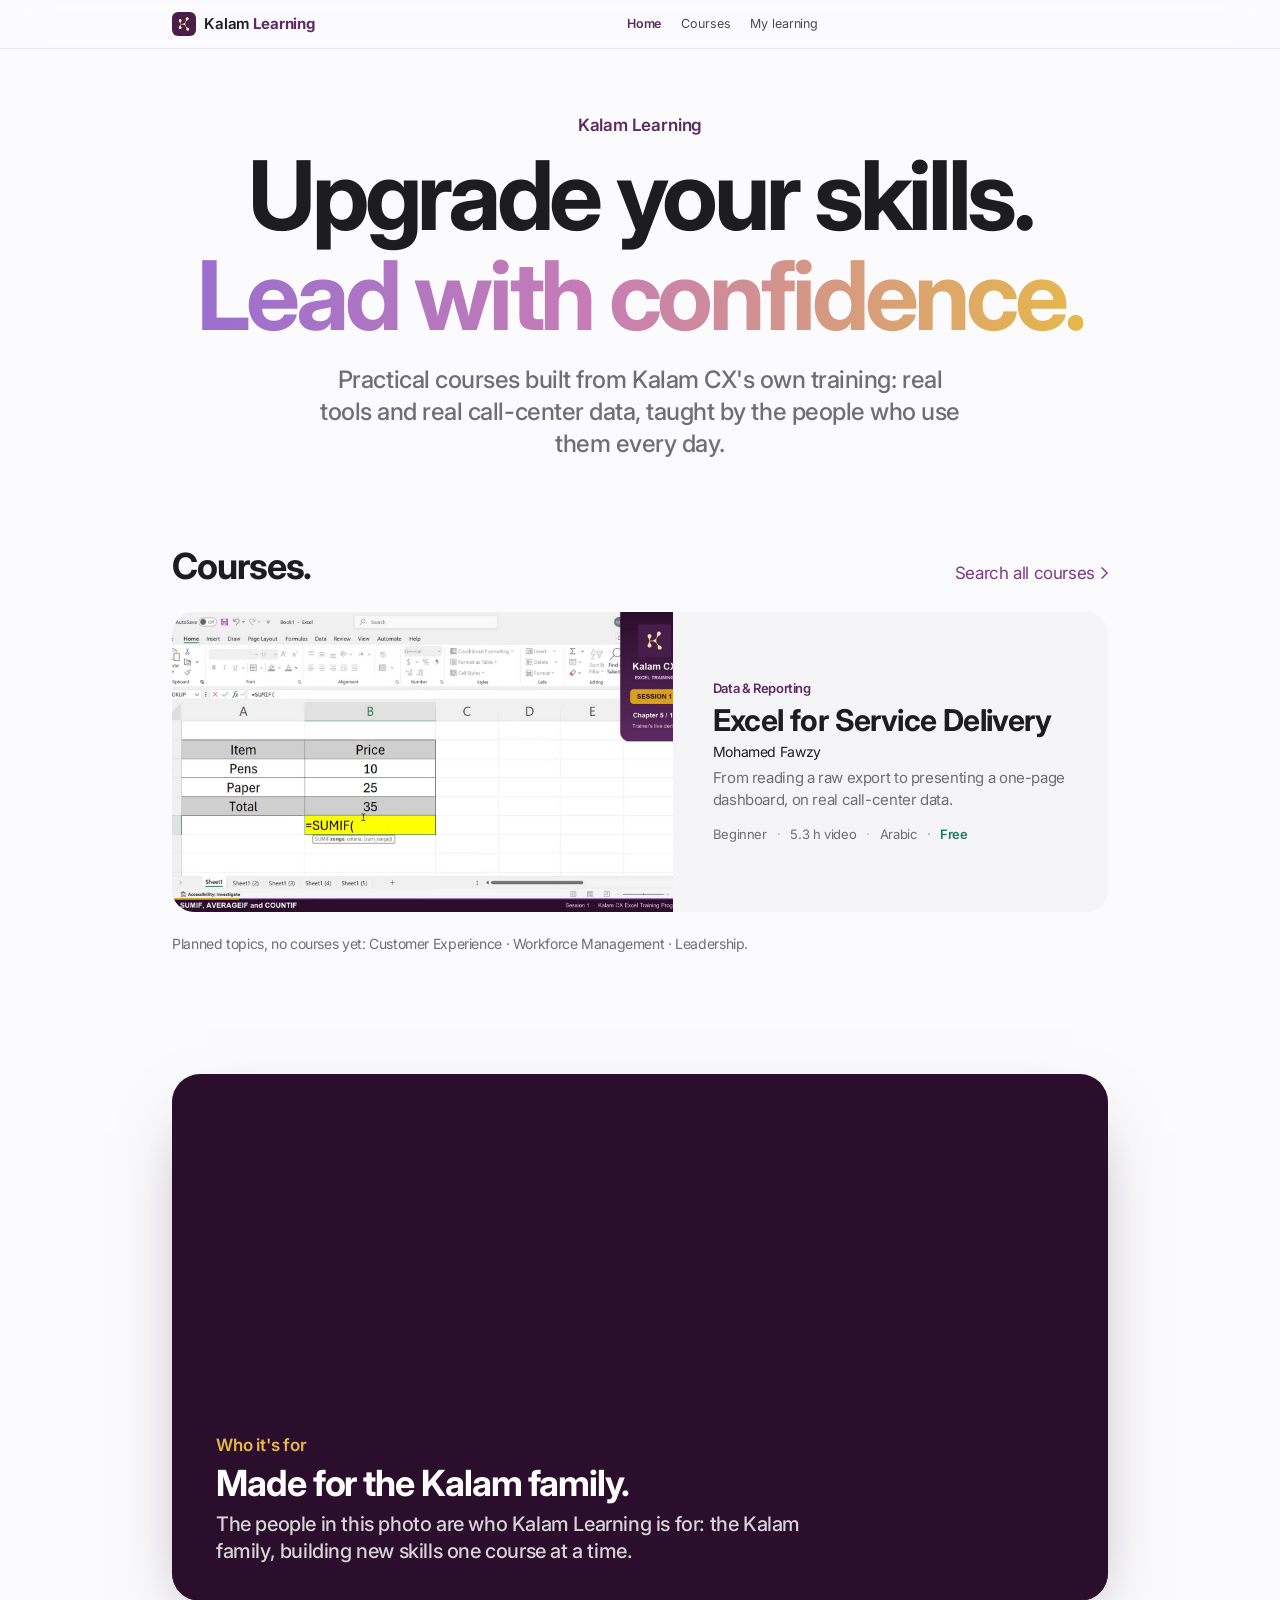
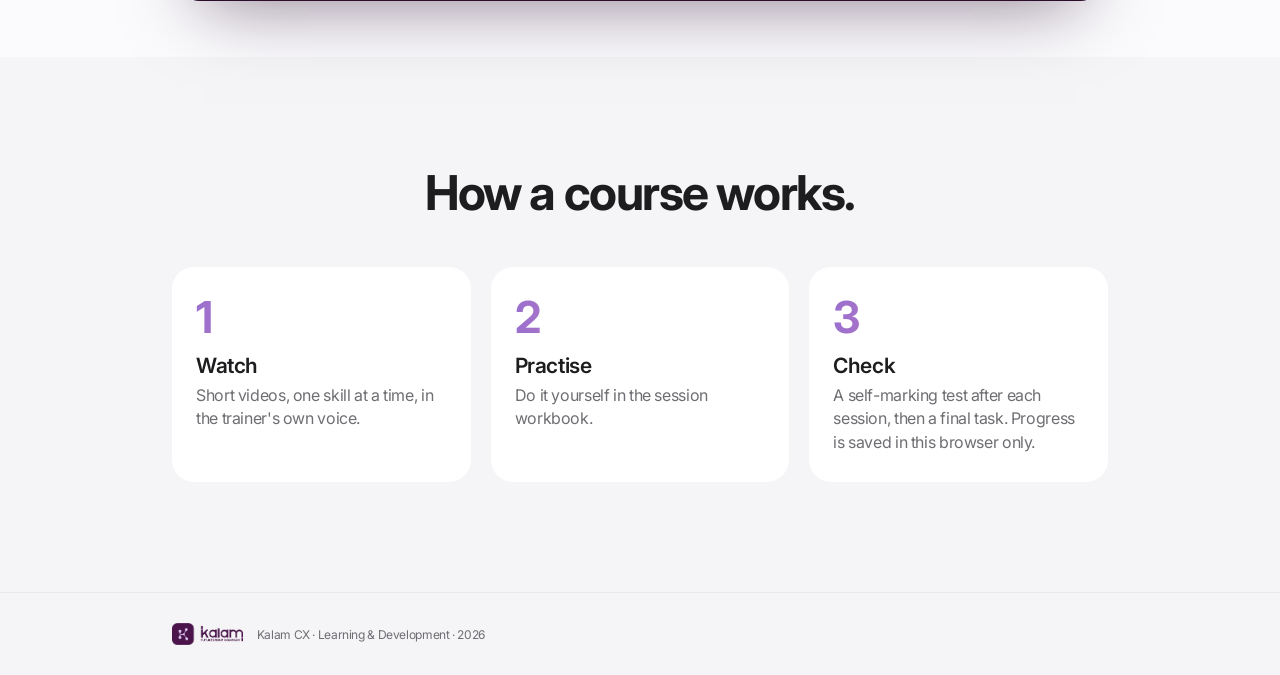
==== index.html @ d4190049 "Rebuild: team band image sizes Co-Authored-By: Claude Opus 5.5 <noreply@anthropic.com> Claude-Sessio" ====
<!doctype html>
<html lang="en">
<head>
<meta charset="utf-8">
<meta name="viewport" content="width=device-width,initial-scale=1,viewport-fit=cover">
<title>Kalam Learning</title>
<meta name="description" content="Kalam Learning: free, practical trainings for customer-experience teams, grouped by topic.">
<meta property="og:title" content="Kalam Learning">
<meta property="og:description" content="Free, practical trainings for customer-experience teams.">
<meta property="og:image" content="courses/excel/img/posters/s1-hero.jpg">
<meta name="robots" content="noindex">
<meta name="theme-color" content="#fbfbfd">
<link rel="icon" href="img/kalam-mark.png">
<link rel="preconnect" href="https://fonts.googleapis.com"><link rel="preconnect" href="https://fonts.gstatic.com" crossorigin>
<link href="https://fonts.googleapis.com/css2?family=Inter:opsz,wght@14..32,400;14..32,500;14..32,600;14..32,700&display=swap" rel="stylesheet">
<link rel="stylesheet" href="assets/app.css?v=9e4b0c06">
</head>
<body>
<a class="skip" href="#app" id="skip">Skip to main content</a>
<header id="gn"><div class="in">
 <a class="brand" href="#/"><img src="img/kalam-mark.png" alt=""><span>Kalam <b>Learning</b></span></a>
 <button id="menu" aria-label="Menu" aria-expanded="false" aria-controls="nav"><i></i><i></i></button>
 <nav id="nav" aria-label="Main"></nav>
</div></header>
<div id="lnav" class="lnav" hidden></div>
<main id="app"><div class="skel" aria-busy="true"><div class="in"><span class="sr" role="status">Loading Kalam Learning…</span><i class="s1"></i><i class="s2"></i><i class="s3"></i><i class="s4"></i><div class="sg"><i></i><i></i></div></div></div><noscript><style>.skel{display:none}</style><p class="loading">Kalam Learning needs JavaScript turned on.</p></noscript></main>
<footer><div class="in"><p id="foot" hidden></p><div class="fl"><img src="img/kalam-logo.png" alt="Kalam CX"><span>Kalam CX · Learning &amp; Development · 2026</span></div></div></footer>
<div id="ytm" class="ytm" hidden><div class="ytbox" role="dialog" aria-modal="true" aria-labelledby="ytt"><div class="ytframe"></div><div class="ytbar"><div><small id="ytc"></small><b id="ytt"></b></div><div class="ytact"><a id="ytl" class="link" target="_blank" rel="noopener">Open on YouTube</a><button id="ytx" class="pill">Close</button></div></div></div></div>
<script type="module" src="assets/js/main.js?v=9e4b0c06"></script>
<script nomodule>document.getElementById("app").innerHTML='<p class="loading">Kalam Learning needs a newer browser. Please update Chrome, Edge, Safari or Firefox.</p>'</script>
</body>
</html>
---- assets/app.css ----
/* Apple-style product site: frosted global nav, full-bleed alternating bands (white / #f5f5f7 / black), centred 980px content,
   huge tight display type, pill CTAs, chevron links, big rounded imagery. Kalam plum + gold used as the only accent (gradient text). */
:root{
  --bg:#fbfbfd;--white:#ffffff;--gray:#f5f5f7;--black:#000000;--ink:#1d1d1f;--mute:#6e6e73;--line:#d2d2d7;
  --plum:#5E2A63;--plum-d:#2B0E2C;--violet:#9A6FCF;--gold:#D9A21B;--link:#7B3A82;--link-d:#C9A2EC;
  --ok:#1a7f5a;--ok-bg:#e8f5ef;--no:#c4314b;--no-bg:#fdecef;
  --sf:-apple-system,BlinkMacSystemFont,"SF Pro Display","SF Pro Text",Inter,"Helvetica Neue",Arial,sans-serif;
  --grad:linear-gradient(92deg,#9A6FCF 0%,#C77DB5 45%,#E6B84A 100%);
  color-scheme:light}
[hidden]{display:none!important}
*{box-sizing:border-box}html{scroll-behavior:smooth;-webkit-text-size-adjust:100%}
body{margin:0;background:var(--bg);color:var(--ink);font:17px/1.47 var(--sf);letter-spacing:-.022em;-webkit-font-smoothing:antialiased}
a{color:var(--link);text-decoration:none}a:hover{text-decoration:underline}
img{max-width:100%;display:block}
:focus-visible{outline:2px solid var(--violet);outline-offset:3px;border-radius:6px}
.in{max-width:980px;margin:0 auto;padding-left:max(22px,env(safe-area-inset-left,0px));padding-right:max(22px,env(safe-area-inset-right,0px))}
.narrow{max-width:780px}
/* global nav */
#gn{position:sticky;top:0;z-index:50;background:rgba(251,251,253,.78);-webkit-backdrop-filter:saturate(180%) blur(20px);backdrop-filter:saturate(180%) blur(20px);border-bottom:1px solid rgba(0,0,0,.08);padding-top:env(safe-area-inset-top,0px)}
#gn .in{height:48px;display:flex;align-items:center;gap:22px}
.brand{display:flex;align-items:center;gap:8px;color:var(--ink);font-weight:600;font-size:15px;letter-spacing:-.01em}.brand:hover{text-decoration:none}
.brand img{width:24px;height:24px;border-radius:6px}
#nav{display:flex;gap:26px;margin:0 auto}
#nav a{color:var(--ink);opacity:.8;font-size:12.5px;letter-spacing:-.01em}#nav a:hover{opacity:1;text-decoration:none}#nav a.on{opacity:1;font-weight:600}
#menu{display:none;background:none;border:0;width:36px;height:36px;margin-left:auto;cursor:pointer;position:relative}
#menu i{position:absolute;left:9px;right:9px;height:1.5px;background:var(--ink);transition:transform .25s}#menu i:first-child{top:14px}#menu i:last-child{top:21px}
#menu[aria-expanded=true] i:first-child{transform:translateY(3.5px) rotate(45deg)}#menu[aria-expanded=true] i:last-child{transform:translateY(-3.5px) rotate(-45deg)}
/* type */
.eyebrow{margin:0 0 8px;font-size:17px;font-weight:600;color:var(--plum);letter-spacing:-.01em}
.dark .eyebrow{color:#E6B84A}
.mega{font-size:clamp(48px,8.4vw,96px);line-height:1.04;font-weight:700;letter-spacing:-.045em;margin:0}
.display{font-size:clamp(36px,5.6vw,64px);line-height:1.06;font-weight:700;letter-spacing:-.035em;margin:0 0 14px;text-wrap:balance}
.headline{font-size:clamp(30px,4.4vw,48px);line-height:1.08;font-weight:700;letter-spacing:-.03em;margin:0 0 14px;text-wrap:balance}
.headline.small{font-size:28px;margin:56px 0 18px}
.sub{font-size:clamp(19px,2.2vw,24px);line-height:1.35;color:var(--mute);font-weight:500;letter-spacing:-.02em;margin:0 0 22px;max-width:36ch}
.sub.wide{max-width:44ch}
.dark .sub{color:#86868b}
.center{text-align:center;margin-left:auto;margin-right:auto}
.grad{background:var(--grad);-webkit-background-clip:text;background-clip:text;color:transparent}
h3{font-size:21px;line-height:1.2;letter-spacing:-.02em;margin:0 0 6px;font-weight:600}
/* buttons */
.pill{display:inline-block;background:var(--plum);color:#fff;border-radius:980px;padding:9px 20px;font-size:15px;font-weight:500;border:0;cursor:pointer;font-family:inherit;letter-spacing:-.01em;transition:background .2s}
.pill:hover{background:#4B154A;text-decoration:none}.pill.big{font-size:17px;padding:12px 24px}
.pill.ghost{background:transparent;color:var(--link);border:1px solid var(--link)}.pill.ghost:hover{background:var(--link);color:#fff}
.dark .pill{background:#fff;color:#000}.dark .pill:hover{background:#e8e8ed}
.link{display:inline-flex;align-items:center;gap:6px;font-size:17px;color:var(--link)}.link.big{font-size:19px}
.dark .link{color:var(--link-d)}
.chev{width:7px;height:12px;transition:transform .2s}.link:hover .chev{transform:translateX(3px)}
.btnlink{background:none;border:0;padding:0;cursor:pointer;font-family:inherit;font-size:15px}
.ctas{display:flex;gap:28px;align-items:center;justify-content:center;flex-wrap:wrap;margin:6px 0 0}
/* layout bands */
.band{padding:110px 0}.band.gray{background:var(--gray)}.band.dark{background:var(--black);color:#f5f5f7}
.dark .headline,.dark .display,.dark h3{color:#f5f5f7}
.hero{padding:64px 0 0;background:var(--bg);overflow:hidden}
.hero .mega{margin-bottom:18px}
.play{position:absolute;inset:0;margin:auto;width:64px;height:64px;border-radius:50%;background:rgba(255,255,255,.82);-webkit-backdrop-filter:blur(12px);backdrop-filter:blur(12px);color:var(--plum-d);display:grid;place-items:center;box-shadow:0 8px 30px rgba(0,0,0,.25);transition:transform .25s}
.play svg{width:28px;margin-left:4px}.play.big{width:92px;height:92px}.play.big svg{width:40px}
a:hover .play{transform:scale(1.08)}
/* stats */
/* session tiles */
/* steps */
.steps{display:grid;grid-template-columns:repeat(4,minmax(0,1fr));gap:20px;margin-top:48px}
.steps div{background:var(--white);border-radius:22px;padding:28px 24px}
.steps b{display:block;font-size:44px;font-weight:700;letter-spacing:-.04em;line-height:1;margin-bottom:14px;background:var(--grad);-webkit-background-clip:text;background-clip:text;color:transparent}
.steps p{color:var(--mute);margin:0;font-size:16px}
/* session page */
.screen{border-radius:20px;overflow:hidden;background:#000;box-shadow:0 0 0 1px #1c1c1e,0 30px 80px -20px rgba(154,111,207,.35)}
.screen video{width:100%;aspect-ratio:16/9;display:block;background:#000}
.soon{color:#86868b;font-size:13px;margin:12px 6px 4px;padding-top:12px;border-top:1px solid #2c2c2e}
.duo{display:grid;grid-template-columns:1fr 1fr;gap:20px;margin-top:72px}
.card{background:var(--gray);border-radius:24px;padding:34px}.card p{color:var(--mute)}.card h3{font-size:28px;letter-spacing:-.03em}
.card .link{margin-right:22px}
.band.gray .card{background:var(--white)}
/* test */
.scorecard{display:flex;align-items:center;gap:20px;background:var(--white);border-radius:22px;padding:18px 24px;margin:34px 0 26px;position:sticky;top:60px;z-index:5;box-shadow:0 10px 30px -18px rgba(0,0,0,.3)}
.ring{position:relative;width:58px;height:58px;flex:none}.ring svg{width:100%;height:100%;transform:rotate(-90deg)}
.ring circle{fill:none;stroke-width:3.2}.ring .trk{stroke:#e8e8ed}.ring .val{stroke:url(#g);stroke:var(--plum);stroke-linecap:round;stroke-dasharray:0 100;transition:stroke-dasharray .6s cubic-bezier(.2,.7,.2,1)}
.ring b{position:absolute;inset:0;display:grid;place-items:center;font-size:17px;font-variant-numeric:tabular-nums}
.score{display:block;font-size:19px;font-weight:600;letter-spacing:-.02em}.score .pass{color:var(--ok)}.score .fail{color:var(--no)}
.q{background:var(--white);border-radius:22px;padding:26px;margin:0 0 16px}
.q .qn{display:block;font-size:13px;font-weight:600;color:var(--mute);margin-bottom:6px}
.q .qt{font-size:19px;font-weight:600;line-height:1.35;letter-spacing:-.02em}
.q .opts{display:grid;gap:10px;margin-top:16px}
.q button.o{display:flex;gap:12px;align-items:flex-start;text-align:left;padding:13px 16px;border-radius:14px;border:1px solid var(--line);background:var(--white);color:var(--ink);font:inherit;font-size:16px;cursor:pointer;transition:border-color .15s,background .15s,transform .1s}
.q button.o:hover:not(:disabled){border-color:var(--plum)}.q button.o:active:not(:disabled){transform:scale(.99)}
.q .k{flex:none;width:24px;height:24px;border-radius:50%;border:1px solid var(--line);display:grid;place-items:center;font-size:12px;font-weight:600;color:var(--mute)}
.q button.ok{background:var(--ok-bg);border-color:var(--ok);color:#0d4a34}.q button.ok .k{background:var(--ok);border-color:var(--ok);color:#fff}
.q button.no{background:var(--no-bg);border-color:var(--no);color:#7a1a2c}.q button.no .k{background:var(--no);border-color:var(--no);color:#fff}
.q button:disabled{cursor:default}
.q .ex{margin-top:14px;padding:12px 14px;border-radius:12px;background:var(--gray);font-size:15px;color:var(--mute)}.q .ex b{color:var(--ink)}
/* exam & library */
.exam{margin-top:40px;background:var(--white);border:1px solid #e8e8ed}.exam h3{margin-top:26px;color:var(--plum)}.exam ol{padding-left:22px}.exam li{margin:6px 0;color:var(--ink)}
.key{margin-top:20px;background:var(--white);border:1px solid #e8e8ed}.key p,.key li{color:var(--ink)}
.tw{overflow-x:auto}table{width:100%;border-collapse:collapse;font-size:15px;margin:12px 0}th{text-align:left;padding:10px;border-bottom:2px solid var(--ink)}td{padding:9px 10px;border-bottom:1px solid #e8e8ed;vertical-align:top}
.grid3{display:grid;grid-template-columns:repeat(3,minmax(0,1fr));gap:16px}
.doc{display:flex;flex-direction:column;gap:6px;background:var(--gray);border-radius:20px;padding:24px;color:var(--ink);transition:transform .25s,box-shadow .25s}
.doc:hover{text-decoration:none;transform:translateY(-3px);box-shadow:0 16px 40px -20px rgba(0,0,0,.3)}
.doc b{font-size:19px;letter-spacing:-.02em}.doc>span:not(.badge):not(.link){color:var(--mute);font-size:15px;flex:1}
.badge{align-self:flex-start;font-size:11px;font-weight:700;letter-spacing:.04em;color:#fff;background:#c4314b;border-radius:6px;padding:2px 7px}
.doc.xl .badge{background:#1d6f42}.doc .link{font-size:15px;margin-top:8px}
footer{background:var(--gray);color:var(--mute);font-size:12px;padding:30px 0 calc(30px + env(safe-area-inset-bottom,0px));border-top:1px solid #e8e8ed}
footer p{margin:0 0 14px;padding-bottom:14px;border-bottom:1px solid #d2d2d7}
.fl{display:flex;align-items:center;gap:14px;flex-wrap:wrap}.fl img{height:22px}
/* pages + reveal */
.js .rv{opacity:0;transform:translateY(28px);transition:opacity .9s cubic-bezier(.2,.7,.2,1),transform .9s cubic-bezier(.2,.7,.2,1)}
.js .rv.seen{opacity:1;transform:none}
@media (prefers-reduced-motion:reduce){.js .rv{opacity:1;transform:none;transition:none}html{scroll-behavior:auto}*{transition:none!important}}
/* responsive */
@media (max-width:1068px){.band{padding:88px 0}}
@media (max-width:833px){
 #nav{position:fixed;inset:48px 0 auto 0;margin-top:env(safe-area-inset-top,0px);flex-direction:column;gap:0;background:rgba(251,251,253,.97);-webkit-backdrop-filter:blur(20px);backdrop-filter:blur(20px);padding:8px max(22px,env(safe-area-inset-left,0px)) 22px;transform:translateY(-8px);opacity:0;pointer-events:none;transition:opacity .25s,transform .25s;border-bottom:1px solid #e8e8ed}
 #nav.open{opacity:1;transform:none;pointer-events:auto}#nav a{font-size:24px;font-weight:600;padding:10px 0;opacity:1}
 #menu{display:block}
 .steps{grid-template-columns:1fr 1fr}.duo,.grid3{grid-template-columns:1fr}
 .scorecard{top:56px}}
@media (max-width:540px){.band{padding:64px 0}.steps{grid-template-columns:1fr}.card{padding:26px}.q{padding:20px}.ctas{gap:18px}}
/* expert videos */
.ehero{padding-bottom:90px}
.who{display:flex;flex-wrap:wrap;justify-content:center;gap:10px;margin-top:30px}
.who span{border:1px solid #333336;color:#d2d2d7;border-radius:980px;padding:6px 14px;font-size:14px}
.egroup{margin-bottom:84px}.egroup:last-of-type{margin-bottom:40px}
.headline.small2{font-size:clamp(26px,3.4vw,36px);margin-bottom:26px}
.ytgrid{display:grid;grid-template-columns:repeat(3,minmax(0,1fr));gap:22px}
.yt{display:flex;flex-direction:column;text-align:left;background:var(--gray);border:0;border-radius:22px;overflow:hidden;padding:0;cursor:pointer;font:inherit;color:var(--ink);transition:transform .3s cubic-bezier(.2,.7,.2,1),box-shadow .3s}
.yt:hover{transform:translateY(-4px);box-shadow:0 22px 50px -24px rgba(0,0,0,.35)}
.ytimg{position:relative;display:block;aspect-ratio:16/9;overflow:hidden;background:#ddd}
.ytimg img{width:100%;height:100%;object-fit:cover;transition:transform .6s cubic-bezier(.2,.7,.2,1)}.yt:hover .ytimg img{transform:scale(1.05)}
.yt .play{width:54px;height:54px}.yt .play svg{width:24px}
.ytx{display:flex;flex-direction:column;gap:4px;padding:18px 20px 22px}
.ytx small{color:var(--plum);font-weight:600;font-size:13px}.ytx b{font-size:19px;letter-spacing:-.02em;line-height:1.25}.ytx span{color:var(--mute);font-size:15px}
.note{color:var(--mute);font-size:13px;text-align:center;margin-top:30px}
.ytm{position:fixed;inset:0;z-index:100;background:rgba(0,0,0,.86);-webkit-backdrop-filter:blur(10px);backdrop-filter:blur(10px);display:grid;place-items:center;padding:max(20px,env(safe-area-inset-top,0px)) max(16px,env(safe-area-inset-right,0px)) max(20px,env(safe-area-inset-bottom,0px)) max(16px,env(safe-area-inset-left,0px))}
.ytbox{width:min(1100px,100%)}
.ytframe{aspect-ratio:16/9;border-radius:18px;overflow:hidden;background:#000}.ytframe iframe{width:100%;height:100%;border:0;display:block}
.ytbar{display:flex;justify-content:space-between;align-items:center;gap:16px;flex-wrap:wrap;margin-top:16px;color:#f5f5f7}
.ytbar small{display:block;color:#E6B84A;font-weight:600;font-size:13px}.ytbar b{font-size:19px;letter-spacing:-.02em}
.ytact{display:flex;align-items:center;gap:20px}.ytact .link{color:var(--link-d)}.ytact .pill{background:#fff;color:#000}
@media (max-width:833px){.ytgrid{grid-template-columns:1fr 1fr}}
@media (max-width:540px){.ytgrid{grid-template-columns:1fr}}
/* trainer + test note */
.trainer{display:grid;grid-template-columns:260px minmax(0,1fr);gap:48px;align-items:center;max-width:900px;margin:0 auto}
.trainer img{width:100%;aspect-ratio:1;object-fit:cover;border-radius:50%;box-shadow:0 24px 60px -24px rgba(43,14,44,.5)}
.trainer .headline{margin-bottom:4px}.trainer .sub{margin-bottom:14px}.trainer p:last-child{color:var(--mute);margin:0}
.note{color:var(--mute);font-size:14px;max-width:60ch;margin:-8px auto 0}
.qt,.q button.o{overflow-wrap:anywhere}
@media (max-width:640px){.trainer{grid-template-columns:1fr;gap:24px;text-align:center}.trainer img{width:200px;margin:0 auto}}
/* ===== Academy additions (simple edition) ===== */
.skip{position:absolute;left:12px;top:-60px;z-index:100;background:#2B0E2C;color:#fff;padding:10px 16px;border-radius:10px;font-weight:600}
.skip:focus{top:calc(10px + env(safe-area-inset-top,0px))}
.sr{position:absolute!important;width:1px;height:1px;padding:0;margin:-1px;overflow:hidden;clip:rect(0 0 0 0);white-space:nowrap;border:0}
.loading{padding:120px 20px;text-align:center;color:var(--mute)}
.brand b{color:var(--plum)}
#nav{gap:20px}#nav a.on{opacity:1;font-weight:600;color:var(--plum)}
.ytmosaic{display:grid;grid-template-columns:1fr 1fr;aspect-ratio:16/10;background:#000}.ytmosaic img{width:100%;height:100%;object-fit:cover;aspect-ratio:auto!important}
.q legend{padding:0;display:flex;flex-direction:column;gap:4px;margin-bottom:6px;float:left;width:100%}.q legend+*{clear:both}
.q{min-inline-size:0}.ex:focus{outline:3px solid var(--violet);outline-offset:2px}
.trainer{display:grid;grid-template-columns:260px minmax(0,1fr);gap:48px;align-items:center;max-width:900px;margin:0 auto}
.trainer img{width:100%;aspect-ratio:1;object-fit:cover;border-radius:50%;box-shadow:0 24px 60px -24px rgba(43,14,44,.5)}
.trainer .headline{margin-bottom:4px}.trainer .sub{margin-bottom:14px}.trainer p:last-child{color:var(--mute);margin:0}
.note{color:var(--mute);font-size:14px;max-width:60ch;margin:-8px auto 0}
.qt,.q button.o,.ytx b{overflow-wrap:anywhere}
@media (max-width:640px){.trainer{grid-template-columns:1fr;gap:24px;text-align:center}.trainer img{width:200px;margin:0 auto}}
.gnote{background:#fff7e6;border:1px solid #f0d9a6;border-radius:12px;padding:12px 14px;margin:0 0 20px;font-size:14.5px;color:#4a3a12;max-width:80ch}
.ytimg .dur{position:absolute;right:10px;bottom:10px;background:rgba(0,0,0,.75);color:#fff;font-size:12px;font-weight:600;border-radius:6px;padding:2px 7px}
.seen-mark{position:absolute;left:10px;top:10px;width:26px;height:26px;border-radius:50%;background:#30d158;color:#000;display:grid;place-items:center;font-size:14px;font-weight:700}
.tchip{display:inline-flex!important;align-items:center;gap:8px;padding:4px 14px 4px 4px!important}.tchip img{width:28px;height:28px;border-radius:50%;object-fit:cover}
.ytframe video{width:100%;height:100%;display:block;background:#000}
#test{scroll-margin-top:56px}
/* ===== Platform structure: topics, training cards, local bar, progress ===== */
.lnav{position:sticky;top:calc(48px + env(safe-area-inset-top,0px));z-index:40;background:rgba(251,251,253,.86);-webkit-backdrop-filter:saturate(180%) blur(20px);backdrop-filter:saturate(180%) blur(20px);border-bottom:1px solid rgba(0,0,0,.08)}
.lnav .in{min-height:44px;display:flex;align-items:center;gap:24px;justify-content:space-between}
.crumbs ol{list-style:none;margin:0;padding:0;display:flex;align-items:center;gap:6px;font-size:13px;color:var(--mute);white-space:nowrap;min-width:0}
.crumbs{min-width:0;overflow:hidden}.crumbs li{overflow:hidden;text-overflow:ellipsis}
.crumbs li+li::before{content:"›";margin-right:6px;color:#aeaeb2}
.crumbs a{color:var(--mute)}.crumbs [aria-current]{color:var(--ink);font-weight:600}
.lpages{display:flex;gap:18px;overflow-x:auto;scrollbar-width:none;flex:none;max-width:62%}.lpages::-webkit-scrollbar{display:none}
.lpages a{font-size:12.5px;color:var(--ink);opacity:.8;white-space:nowrap;padding:12px 0}.lpages a:hover{opacity:1;text-decoration:none}
.lpages a.on{opacity:1;font-weight:600;color:var(--plum);box-shadow:inset 0 -2px 0 var(--plum)}
.scorecard{top:104px}#test{scroll-margin-top:100px}
.band.slim{padding:64px 0}.band.tight{padding:56px 0 0}
.th2{display:flex;align-items:baseline;justify-content:space-between;gap:16px}.th2 .headline{margin-bottom:8px}
.tblurb{color:var(--mute);margin:0 0 22px;font-size:17px}
.cgrid{display:grid;grid-template-columns:repeat(3,minmax(0,1fr));gap:22px;margin-top:18px}
.ccard{display:flex;flex-direction:column;background:var(--gray);border-radius:22px;overflow:hidden;color:var(--ink);transition:transform .3s cubic-bezier(.2,.7,.2,1),box-shadow .3s}
a.ccard:hover{text-decoration:none;transform:translateY(-4px);box-shadow:0 22px 50px -24px rgba(0,0,0,.35)}
.cimg{position:relative;display:block;aspect-ratio:16/9;overflow:hidden;background:#e8e8ed}
.cimg>img,.cimg .ytmosaic{width:100%;height:100%;object-fit:cover}.cimg .ytmosaic{aspect-ratio:auto}
.cimg .play{width:54px;height:54px;opacity:0;transition:opacity .25s}.cimg .play svg{width:24px}a.ccard:hover .play{opacity:1}
.cimg .blank{display:grid;place-items:center;height:100%;background:linear-gradient(135deg,#2B0E2C,#5E2A63 60%,#9A6FCF)}.cimg .blank img{width:56px;opacity:.9;border-radius:12px}
.cimg .tag{position:absolute;left:12px;top:12px;background:rgba(255,255,255,.92);color:var(--plum);font-size:12px;font-weight:700;border-radius:980px;padding:4px 10px}
.ccard.soon .cimg>img{filter:grayscale(1) opacity(.7)}
.cx{display:flex;flex-direction:column;gap:4px;padding:18px 20px 22px;flex:1}
.cx small{color:var(--plum);font-weight:600;font-size:13px}.cx b{font-size:21px;letter-spacing:-.02em;line-height:1.2}
.cs{color:var(--mute);font-size:15px;display:-webkit-box;-webkit-line-clamp:2;-webkit-box-orient:vertical;overflow:hidden}
.cm{color:var(--mute);font-size:13px;margin-top:auto;padding-top:10px}
.cp,.hprog{display:flex;align-items:center;gap:10px;font-size:13px;color:var(--mute)}.cp{margin-top:8px}
.pbar{flex:1;max-width:220px;height:4px;border-radius:2px;background:#e0e0e5;overflow:hidden}.pbar i{display:block;height:100%;background:var(--grad)}
.dark .pbar{background:#333336}.hprog{color:#86868b}.hprog .pbar{width:140px;flex:none}
.hcta{margin-top:30px}
.rows{display:flex;flex-direction:column;gap:14px;margin-top:22px}
.rrow{display:grid;grid-template-columns:160px minmax(0,1fr) auto;gap:22px;align-items:center;background:var(--gray);border-radius:20px;padding:14px 22px 14px 14px}
.band.slim .rrow,.narrow .rrow{background:var(--gray)}
.rimg{display:block;border-radius:12px;overflow:hidden;aspect-ratio:16/9;background:#e8e8ed}.rimg img,.rimg .ytmosaic,.rimg .blank{width:100%;height:100%;object-fit:cover}
.rimg .blank{display:grid;place-items:center;background:linear-gradient(135deg,#2B0E2C,#9A6FCF)}.rimg .blank img{width:34px}
.rx{display:flex;flex-direction:column;gap:3px;min-width:0}.rx small{color:var(--plum);font-weight:600;font-size:13px}
.rt{color:var(--ink);font-size:19px;font-weight:600;letter-spacing:-.02em}
.outs{list-style:none;padding:0;margin:22px 0 0;display:grid;grid-template-columns:1fr 1fr;gap:14px 32px}
.outs li{display:flex;gap:12px;align-items:flex-start;font-size:17px}.outs .ic{flex:none;width:26px;height:26px;color:var(--plum)}
.screen iframe{width:100%;aspect-ratio:16/9;border:0;display:block}
@media (max-width:833px){
 .cgrid{grid-template-columns:1fr 1fr}.outs{grid-template-columns:1fr}
 .lnav .in{flex-direction:column;align-items:stretch;gap:0;padding-top:8px}.lpages{max-width:none}.crumbs ol{font-size:12px}
 .scorecard{top:132px}#test{scroll-margin-top:128px}}
@media (max-width:540px){.cgrid{grid-template-columns:1fr}.rrow{grid-template-columns:96px minmax(0,1fr);padding:12px}.rrow .pill{grid-column:1/-1;text-align:center}.band.slim{padding:44px 0}}
.crumbs li{flex:none}.crumbs li:last-child{flex:0 1 auto;min-width:0}
@media (max-width:833px){#nav{background:var(--bg)}.crumbs li:not(:nth-last-child(-n+2)){display:none}.crumbs li:nth-last-child(2)::before{display:none}}
/* ===== Multi-course platform: search, categories, explore, course overview, learning view ===== */
.left{text-align:left!important;margin-left:0!important}.ctas.left{justify-content:flex-start}
.pill.small{font-size:14px;padding:7px 16px}
.body{font-size:17px;color:var(--ink);max-width:65ch}
.search{display:flex;gap:10px;max-width:560px;margin:18px 0 8px}
.search input{flex:1;min-width:0;font:inherit;font-size:17px;padding:12px 18px;border-radius:980px;border:1px solid var(--line);background:var(--white);color:var(--ink)}
.search input:focus{outline:2px solid var(--violet);outline-offset:1px;border-color:transparent}
.hero{padding-bottom:48px}
.cats{display:grid;grid-template-columns:repeat(4,minmax(0,1fr));gap:16px;margin-top:18px}
.cats.big{grid-template-columns:repeat(2,minmax(0,1fr));margin-top:36px}
.cat{display:flex;flex-direction:column;gap:6px;background:var(--gray);border-radius:20px;padding:22px;color:var(--ink);transition:transform .25s,box-shadow .25s;min-height:150px}
.cat:hover{text-decoration:none;transform:translateY(-3px);box-shadow:0 16px 40px -22px rgba(0,0,0,.3)}
.cat b{font-size:19px;letter-spacing:-.02em}.cat span{color:var(--mute);font-size:15px;flex:1}
.cat small{font-size:13px;font-weight:600;color:var(--plum)}.cat small.plan{color:var(--mute);font-weight:500}
.cats.big .cat{min-height:170px;padding:28px}.cats.big .cat b{font-size:24px}
.cwho{font-size:14px;color:var(--ink)}
.cm{display:flex;flex-wrap:wrap;gap:4px 10px}.cm span+span::before{content:"·";margin-right:10px;color:#aeaeb2}.cm .free{color:var(--ok);font-weight:600}
.chits{font-size:13px;color:var(--plum);background:#f3ecf6;border-radius:8px;padding:5px 8px;margin-top:8px}
.empty{background:var(--gray);border-radius:22px;padding:32px;text-align:center;grid-column:1/-1}.empty p{color:var(--mute)}
.filters{display:flex;flex-wrap:wrap;gap:12px 16px;align-items:flex-end;margin:18px 0 8px}
.flt{display:flex;flex-direction:column;gap:4px;font-size:13px;color:var(--mute);font-weight:600}
.flt select{font:inherit;font-size:15px;font-weight:400;color:var(--ink);padding:9px 34px 9px 14px;border-radius:12px;border:1px solid var(--line);background:var(--white) url("data:image/svg+xml,%3Csvg xmlns='http://www.w3.org/2000/svg' viewBox='0 0 10 6'%3E%3Cpath d='M1 1l4 4 4-4' fill='none' stroke='%236e6e73' stroke-width='1.4'/%3E%3C/svg%3E") no-repeat right 12px center/10px;-webkit-appearance:none;appearance:none;max-width:100%}
.filters .btnlink{padding:10px 0}
.count{color:var(--mute);font-size:15px;margin:14px 0 0}
.note.left{margin:22px 0 0;text-align:left;max-width:70ch}
.rnext{font-size:13px;color:var(--mute)}
/* course overview */
.ov .ehero{padding:72px 0 64px}
.ov .ehero .display,.ov .ehero .sub{text-align:left;margin-left:0}
.facts{list-style:none;display:flex;flex-wrap:wrap;gap:10px;padding:0;margin:24px 0 0}
.facts li{border:1px solid #333336;color:#d2d2d7;border-radius:980px;padding:6px 14px;font-size:14px}
.facts .tchip{display:inline-flex;align-items:center;gap:8px;padding:4px 14px 4px 4px}
.hcta{display:flex;flex-wrap:wrap;align-items:center;gap:16px 26px;margin-top:30px}
.ovgrid{display:grid;grid-template-columns:minmax(0,1fr) 340px;gap:48px;align-items:start}
.ovgrid .headline.small2{margin-top:0}.ovgrid .outs{margin-bottom:12px}
.side .card{padding:26px}.side h3{font-size:21px}
.len{font-size:15px;margin:10px 0 6px}.len th{border:0;padding:8px 0;font-weight:500;color:var(--mute)}.len td{padding:8px 0;text-align:right;border-bottom:1px solid #e3e3e8}
.len th{border-bottom:1px solid #e3e3e8}.len small{color:var(--mute)}.len .tot th,.len .tot td{border:0;color:var(--ink);font-weight:600}
.fine{font-size:13px;color:var(--mute);margin:8px 0 0}
.plain{margin:10px 0 0;padding-left:20px;color:var(--ink)}.plain li{margin:6px 0}
.ov .duo{margin-top:40px}.ov .card h3{font-size:21px}
.mods{display:flex;flex-direction:column;gap:12px;margin-top:22px}
.mod{background:var(--white);border-radius:18px;overflow:hidden}
.mod summary{display:grid;grid-template-columns:auto minmax(0,1fr) auto;gap:6px 16px;align-items:center;padding:18px 22px;cursor:pointer;list-style:none}
.mod summary::-webkit-details-marker{display:none}
.mod summary::after{content:"";width:9px;height:9px;border-right:1.6px solid var(--mute);border-bottom:1.6px solid var(--mute);transform:rotate(45deg);grid-column:3;grid-row:1/3;justify-self:end;transition:transform .2s;margin-right:4px}
.mod[open] summary::after{transform:rotate(-135deg)}
.mn{font-size:13px;font-weight:600;color:var(--plum);grid-row:1/3}.mt b{display:block;font-size:19px;letter-spacing:-.02em}.mt small{color:var(--mute);font-size:14px}
.mc{grid-column:2;font-size:13px;color:var(--mute)}
.lessons{list-style:none;margin:0;padding:0 10px 12px;border-top:1px solid #ececf0}
.lessons a{display:grid;grid-template-columns:24px minmax(0,1fr) auto 22px;gap:12px;align-items:center;padding:10px 12px;border-radius:12px;color:var(--ink);font-size:15px}
.lessons a:hover{background:var(--gray);text-decoration:none}.lessons small{display:block;color:var(--mute);font-size:12.5px}
.li{width:22px;height:22px;color:var(--mute);display:block}.li svg{width:100%;height:100%}
.lm{color:var(--mute);font-size:13px;font-variant-numeric:tabular-nums}.lok{width:22px;height:22px;color:var(--ok)}
.lessons .done .li{color:var(--ok)}
.badge.q{background:var(--plum)}.doc span a{color:var(--link)}
/* learning view */
.learn{display:grid;grid-template-columns:320px minmax(0,1fr);gap:0;max-width:1320px;margin:0 auto;min-height:70vh}
.learn.nocurr{grid-template-columns:0 minmax(0,1fr)}
.learn.nocurr .curr{visibility:hidden;width:0;padding:0;border:0}
.curr{position:sticky;top:93px;align-self:start;max-height:calc(100vh - 93px);overflow:auto;border-right:1px solid #e3e3e8;padding:18px 14px 30px;background:var(--bg);scrollbar-width:thin}
.ch{display:flex;flex-direction:column;gap:8px;padding:4px 8px 14px}.ch b{font-size:17px}
#cprog{display:flex;align-items:center;gap:10px;font-size:13px;color:var(--mute)}#cprog .pbar{max-width:none}
.curr details{border-top:1px solid #ececf0;padding:6px 0}
.curr summary{display:grid;grid-template-columns:minmax(0,1fr) auto;gap:2px 8px;padding:8px;border-radius:10px;cursor:pointer;list-style:none}
.curr summary::-webkit-details-marker{display:none}.curr summary:hover{background:var(--gray)}
.curr summary span{grid-column:1;font-size:12px;font-weight:600;color:var(--plum)}.curr summary b{grid-column:1;font-size:15px;letter-spacing:-.01em}
.curr summary small{grid-column:2;grid-row:1/3;color:var(--mute);font-size:12px}
.curr ol{list-style:none;margin:2px 0 6px;padding:0}
.curr li a{display:grid;grid-template-columns:20px minmax(0,1fr) auto;gap:10px;align-items:center;padding:7px 8px;border-radius:10px;color:var(--ink);font-size:14px;line-height:1.3}
.curr li a:hover{background:var(--gray);text-decoration:none}
.curr li.on a{background:#f3ecf6;color:var(--plum);font-weight:600}
.curr li.done .li{color:var(--ok)}.curr .li{width:20px;height:20px}
.lmain{padding:22px clamp(18px,4vw,56px) 64px;min-width:0;max-width:1000px}
.ltop{display:flex;justify-content:space-between;align-items:center;gap:12px;margin-bottom:22px}
.ctoggle{font:inherit;font-size:14px;background:var(--gray);border:0;border-radius:980px;padding:8px 14px;cursor:pointer;color:var(--ink)}
.ctoggle:hover{background:#e8e8ed}.lpos{color:var(--mute);font-size:13px}
.lmain .headline{font-size:clamp(28px,3.6vw,40px)}
.lmain .screen{border-radius:18px;overflow:hidden;background:#000;box-shadow:0 30px 60px -30px rgba(43,14,44,.5)}
.lmain .screen video,.lmain .screen iframe{width:100%;aspect-ratio:16/9;display:block;border:0;background:#000}
.lbar{display:flex;justify-content:space-between;align-items:center;gap:12px;flex-wrap:wrap;margin:16px 0}
.lmeta{margin:0;color:var(--mute);font-size:15px}
.pill.ghost[aria-pressed=true]{background:var(--ok-bg);border-color:var(--ok);color:var(--ok)}
.lfiles{display:flex;flex-wrap:wrap;gap:10px 24px;align-items:center;background:var(--gray);border-radius:16px;padding:16px 20px;margin-top:10px}
.lfiles b{font-size:14px;width:100%}.lfiles .link{font-size:15px}
.lmain .card p{color:var(--ink)}.lmain .scorecard{top:104px}
.pn{display:grid;grid-template-columns:1fr 1fr;gap:14px;margin-top:44px;padding-top:22px;border-top:1px solid #e3e3e8}
.pn a{display:flex;flex-direction:column;gap:2px;padding:14px 18px;border-radius:16px;background:var(--gray);color:var(--ink);min-width:0}
.pn a:hover{text-decoration:none;background:#ebebf0}.pn small{color:var(--mute);font-size:13px}.pn b{font-size:16px;overflow:hidden;text-overflow:ellipsis;white-space:nowrap}
.pn .next{text-align:right;grid-column:2}
@media (max-width:1068px){.ovgrid{grid-template-columns:1fr}.cats{grid-template-columns:1fr 1fr}}
@media (max-width:900px){
 .learn,.learn.nocurr{grid-template-columns:1fr}
 .curr{position:fixed;inset:0 auto 0 0;width:min(340px,88vw);max-height:none;top:0;z-index:60;box-shadow:20px 0 60px rgba(0,0,0,.25);padding-top:calc(18px + env(safe-area-inset-top,0px))}
 .learn.nocurr .curr{visibility:hidden}
 .lmain .scorecard{top:132px}}
@media (max-width:540px){.cats,.cats.big{grid-template-columns:1fr}.search{flex-direction:column}.search .pill{align-self:stretch}.pn{grid-template-columns:1fr}.pn .next{grid-column:1;text-align:left}.mod summary{grid-template-columns:minmax(0,1fr) auto}.mn{grid-row:auto}.mc{grid-column:1}.mod summary::after{grid-row:1/4}.lessons a{grid-template-columns:22px minmax(0,1fr) auto}.lessons .lok{display:none}}
.cclose{display:none;position:absolute;right:14px;top:calc(14px + env(safe-area-inset-top,0px));background:var(--gray);border:0;border-radius:50%;width:34px;height:34px;font-size:15px;cursor:pointer;color:var(--ink)}
@media (max-width:900px){.cclose{display:block}.ch{padding-right:44px}}
.gnote{margin-top:18px}.mnote{margin:14px 22px 6px!important}
.curr{order:-1}
/* reading lessons (text + image, e.g. chart guides) */
.rfig{margin:0 0 22px;background:var(--white);border:1px solid #e8e8ed;border-radius:18px;padding:16px;display:grid;place-items:center}
.rfig img{max-height:460px;width:auto;max-width:100%;object-fit:contain}
.rblocks{display:flex;flex-direction:column;gap:14px}
.rb{background:var(--gray);border-radius:16px;padding:18px 22px}.rb h2{font-size:17px;margin:0 0 6px;letter-spacing:-.01em}.rb p{margin:0;color:var(--ink);max-width:70ch}
.rb.warn{background:#fff7e6;border:1px solid #f0d9a6}.rb.warn h2{color:#7a5a12}
.code{position:relative;margin-top:8px}.code pre{margin:0;background:#1d1d1f;color:#f5f5f7;border-radius:12px;padding:16px 18px;padding-right:96px;font:14px/1.55 ui-monospace,SFMono-Regular,Menlo,Consolas,monospace;white-space:pre-wrap;overflow-wrap:anywhere}
.code .pill{position:absolute;top:10px;right:10px;background:#fff;color:var(--plum);border-color:#fff}
/* the playing video stays a window inside the page, not the whole screen */
.lmain .screen{max-width:min(100%,calc(58vh * 16 / 9),880px);margin-left:auto;margin-right:auto}
.ytm{background:rgba(29,29,31,.38);-webkit-backdrop-filter:blur(4px);backdrop-filter:blur(4px)}
.ytbox{width:min(760px,100%,calc(60vh * 16 / 9))}
.lmain .screen{max-width:min(100%,calc(52vh * 16 / 9),860px)}
.ytm{-webkit-backdrop-filter:blur(2px);backdrop-filter:blur(2px)}
.ytbox{background:#1d1d1f;border-radius:22px;padding:10px 10px 4px;box-shadow:0 40px 80px -30px rgba(0,0,0,.6)}
.lmain h1[tabindex="-1"]:focus:not(:focus-visible){outline:none}
.ytbox .ytbar{margin:10px 8px 8px}.ytbox .ytframe{border-radius:14px}
/* learning view v3: lesson centred, lessons list on the right */
.learn{grid-template-columns:minmax(0,1fr) 340px}
.learn.nocurr{grid-template-columns:minmax(0,1fr) 0}
.curr{order:0;border-right:0;border-left:1px solid #e3e3e8}
.lmain{max-width:920px;width:100%;margin:0 auto}
.ltop{flex-direction:row-reverse}
.lback{font-size:15px;max-width:60%;overflow:hidden;text-overflow:ellipsis;white-space:nowrap}
.lmain .eyebrow{margin-bottom:6px}.lmain .headline{margin-bottom:6px}
.lmain .lpos{display:block;margin:0 0 20px;font-size:15px}
.lact{display:flex;gap:10px;flex-wrap:wrap}
.lmain p.body{font-size:17px;line-height:1.55;max-width:68ch}
@media (max-width:900px){.curr{inset:0 0 0 auto;box-shadow:-20px 0 60px rgba(0,0,0,.25);border-left:0}}
@media (max-width:900px){.learn,.learn.nocurr{grid-template-columns:minmax(0,1fr)}}
.rfig a{display:block;cursor:zoom-in}.rfig figcaption{margin-top:8px;color:var(--mute);font-size:13px;text-align:center}.rfig{grid-template-columns:1fr}
/* v4: course page in parts, focused home */
.hero.compact{padding-bottom:40px}
.cgrid.two{grid-template-columns:repeat(2,minmax(0,1fr))}
.steps.three{grid-template-columns:repeat(3,minmax(0,1fr))}
.ovtabs{position:sticky;top:52px;z-index:20;background:rgba(251,251,253,.86);-webkit-backdrop-filter:saturate(180%) blur(20px);backdrop-filter:saturate(180%) blur(20px);border-bottom:1px solid #e3e3e8}
.ovtabs .in{display:flex;gap:28px;overflow-x:auto;scrollbar-width:none}
.ovtabs a{padding:14px 0;color:var(--ink);font-size:15px;white-space:nowrap}.ovtabs a:hover{color:var(--plum);text-decoration:none}
.headline.ph{margin-bottom:8px}
.scards{display:grid;grid-template-columns:repeat(3,minmax(0,1fr));gap:20px}
.scard{display:flex;flex-direction:column;gap:10px;background:var(--white);border:1px solid #e3e3e8;border-radius:22px;padding:24px;color:var(--ink);transition:transform .25s,box-shadow .25s}
.scard:hover{text-decoration:none;transform:translateY(-3px);box-shadow:0 20px 40px -24px rgba(43,14,44,.35)}
.scard.on{border:2px solid var(--plum);padding:23px}
.scard .sh{display:flex;justify-content:space-between;gap:10px;font-size:13px;font-weight:700;text-transform:uppercase;letter-spacing:.02em}
.scard .sh>span:first-child{color:var(--plum)}.scard .st{color:var(--mute)}.scard.done .st{color:var(--ok)}.scard.on .st{color:var(--plum)}
.scard b{font-size:22px;letter-spacing:-.02em;line-height:1.2}
.scard .sc{color:#424245;font-size:15px;line-height:1.45}.scard .sm{color:var(--mute);font-size:14px}
.scard .sl{display:flex;flex-direction:column;gap:6px;border-top:1px solid #ececf0;padding-top:12px;margin-top:auto;font-size:14px;color:#424245}
.scard .sl span::before{content:"▸ ";color:var(--plum)}
.ecard b{font-size:20px}
.eth{display:flex;gap:6px;align-items:center}.eth img{width:64px;height:36px;object-fit:cover;border-radius:6px;background:#2B0E2C}.eth small{color:var(--mute);font-size:13px;margin-left:4px}
.ecard .sl span{white-space:nowrap;overflow:hidden;text-overflow:ellipsis}
.fcard{display:flex;justify-content:space-between;align-items:center;gap:16px;background:var(--gray);border-radius:20px;padding:20px 24px;margin-top:20px;color:var(--ink)}
.fcard:hover{text-decoration:none;background:#ececf0}.fcard>span:first-child{display:flex;flex-direction:column;gap:4px}
.fcard small{font-size:13px;font-weight:700;color:var(--plum);text-transform:uppercase;letter-spacing:.02em}.fcard b{font-size:18px}.fcard>span:first-child>span{color:var(--mute);font-size:15px}
.every{margin-top:26px}.every>summary{cursor:pointer;color:var(--link);font-size:17px;list-style:none;display:inline-block;padding:6px 0}.every>summary::-webkit-details-marker{display:none}.every>summary::after{content:" ›";display:inline-block;transition:transform .2s}.every[open]>summary::after{transform:rotate(90deg)}
.every .mods{margin-top:14px}
@media (max-width:1068px){.scards{grid-template-columns:1fr 1fr}}
@media (max-width:740px){.scards,.cgrid.two,.steps.three{grid-template-columns:1fr}.ovtabs{top:48px}}
@media (min-width:741px){.cgrid.two>.ccard:only-child{grid-column:1/-1;display:grid;grid-template-columns:minmax(0,1.15fr) minmax(0,1fr);align-items:center}.cgrid.two>.ccard:only-child .cimg{height:100%;aspect-ratio:auto;min-height:300px}.cgrid.two>.ccard:only-child .cx{padding:36px 40px}.cgrid.two>.ccard:only-child b{font-size:30px}}
.hero.compact{padding-bottom:8px}
.band.tight:has(.cgrid.two){padding-bottom:64px}
.curr ol.trim li.far{display:none}.cmore{font-size:14px;padding:4px 8px 8px;display:block}
/* the short course: quick summary videos as big cards */
.qcard{display:flex;flex-direction:column;background:var(--white);border:1px solid #e3e3e8;border-radius:22px;overflow:hidden;color:var(--ink);transition:transform .25s,box-shadow .25s}
.qcard:hover{text-decoration:none;transform:translateY(-3px);box-shadow:0 20px 40px -24px rgba(43,14,44,.35)}
.qimg{position:relative;display:block;aspect-ratio:16/9;background:#2B0E2C}.qimg img{width:100%;height:100%;object-fit:cover;display:block}
.qimg .play{position:absolute;left:14px;bottom:14px;width:40px;height:40px;border-radius:50%;background:rgba(255,255,255,.92);display:grid;place-items:center;color:var(--plum)}
.qimg .play svg{width:16px;height:16px}
.qimg .dur{position:absolute;right:12px;bottom:12px;background:rgba(0,0,0,.72);color:#fff;font-size:12px;font-weight:600;border-radius:6px;padding:3px 7px}
.qx{display:flex;flex-direction:column;gap:6px;padding:18px 22px 22px}.qx small{font-size:13px;font-weight:700;color:var(--plum);text-transform:uppercase;letter-spacing:.02em}.qx b{font-size:20px;letter-spacing:-.02em;line-height:1.25}
.qcard.done small{color:var(--ok)}
/* ---------- loading skeleton (shown until the data arrives; never a blank screen) ---------- */
.skel{padding:64px 0 80px}
.skel i{display:block;border-radius:14px;background:linear-gradient(90deg,#ececf0 25%,#f6f6f8 37%,#ececf0 63%);background-size:400% 100%;animation:skel 1.4s ease infinite}
.skel .s1{width:22%;height:14px;margin:0 auto 22px}.skel .s2{width:72%;height:clamp(44px,7vw,84px);margin:0 auto 14px}.skel .s3{width:52%;height:clamp(44px,7vw,84px);margin:0 auto 26px}.skel .s4{width:60%;height:18px;margin:0 auto 56px}
.skel .sg{display:grid;grid-template-columns:1fr 1fr;gap:22px}.skel .sg i{aspect-ratio:16/10;border-radius:22px}
@keyframes skel{0%{background-position:100% 0}100%{background-position:0 0}}
@media (max-width:740px){.skel .sg{grid-template-columns:1fr}.skel .sg i+i{display:none}}
@media (prefers-reduced-motion:reduce){.skel i{animation:none}}
/* ---------- error messages ---------- */
.loadnote{margin-top:18px;background:var(--no-bg);color:var(--ink);border-radius:14px;padding:12px 18px;font-size:15px}
.loadnote .btnlink{color:var(--link);font-weight:600}
.verr{aspect-ratio:16/9;display:flex;flex-direction:column;align-items:center;justify-content:center;gap:8px;padding:24px;text-align:center;color:#f5f5f7;background:#111}
.verr span{color:#a1a1a6}.verr .ctas{margin-top:10px;justify-content:center}.verr .link{color:var(--link-d)}
/* ---------- video player extras: speed, resume note, shortcuts ---------- */
.pctl{display:flex;flex-wrap:wrap;align-items:center;gap:10px 22px;margin-top:14px}.pctl .keys{flex-basis:100%}
.speed{display:flex;flex-wrap:wrap;align-items:center;gap:4px;font-size:14px;color:var(--mute)}
.speed>span{margin-right:6px}
.speed button{font:inherit;font-size:13px;font-weight:600;color:var(--ink);background:var(--gray);border:1px solid transparent;border-radius:980px;padding:5px 11px;cursor:pointer;min-width:44px;min-height:32px}
.speed button:hover{border-color:var(--line)}
.speed button[aria-pressed=true]{background:var(--plum);color:#fff}
.resumed{flex-basis:100%;order:-1;margin:0;font-size:14px;color:var(--mute)}.resumed .btnlink{font-size:14px;color:var(--link);font-weight:600}
.keys{font-size:14px;color:var(--mute)}.keys summary{cursor:pointer;color:var(--link)}
.keys dl{display:grid;grid-template-columns:repeat(auto-fill,minmax(230px,1fr));gap:6px 22px;margin:10px 0 0}
.keys dl div{display:flex;gap:10px;align-items:baseline}.keys dt{flex:none;min-width:96px}.keys dd{margin:0}
@media (hover:none) and (pointer:coarse){.pctl .keys{display:none}}
@media (max-width:540px){.speed>span{flex-basis:100%;margin:0 0 2px}.speed button{min-width:0;padding:5px 10px}}
kbd{font:600 12px/1 var(--sf);background:var(--white);border:1px solid var(--line);border-bottom-width:2px;border-radius:6px;padding:3px 6px;color:var(--ink)}
/* ---------- continue learning ---------- */
.hnext{margin:14px 0 0;font-size:15px;color:#a1a1a6}
.rrow.fin .rnext{color:var(--ok);font-weight:600}
/* team photo band (home) */
.team{position:relative;border-radius:28px;overflow:hidden;background:var(--plum-d);box-shadow:0 30px 70px -30px rgba(43,14,44,.55)}
.team img{width:100%;height:auto;aspect-ratio:16/9;object-fit:cover;display:block}
.team .tx{position:absolute;left:0;right:0;bottom:0;padding:120px 44px 36px;background:linear-gradient(180deg,rgba(43,14,44,0) 0%,rgba(43,14,44,.72) 45%,rgba(43,14,44,.92) 100%);color:#fff}
.team .eyebrow{color:#E6B84A;margin-bottom:6px}
.team .headline{color:#fff;margin:0 0 8px}
.team .sub{color:rgba(255,255,255,.82);margin:0;max-width:46ch;font-size:clamp(17px,1.8vw,20px)}
.band.teamb{padding-bottom:56px}
@media (max-width:833px){.team{border-radius:22px}.team .tx{position:static;padding:22px 22px 26px;background:var(--plum-d)}}
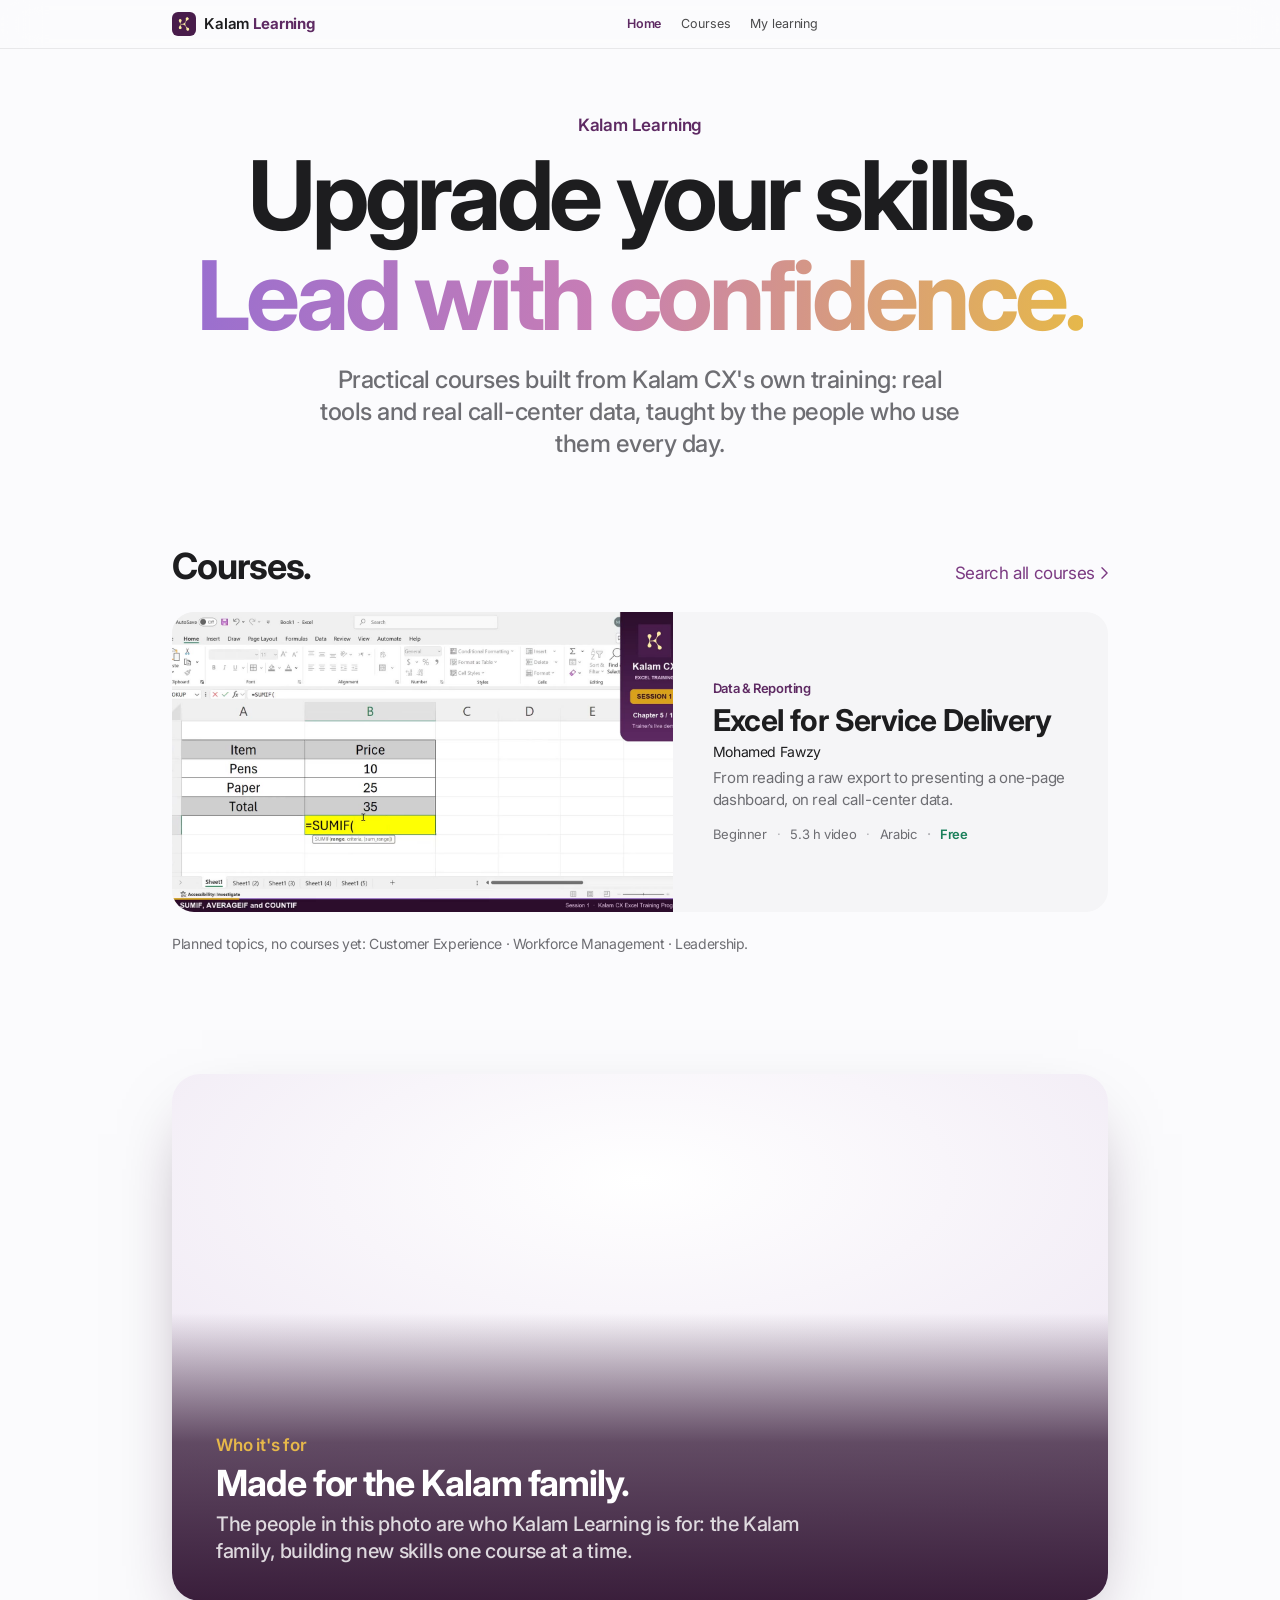
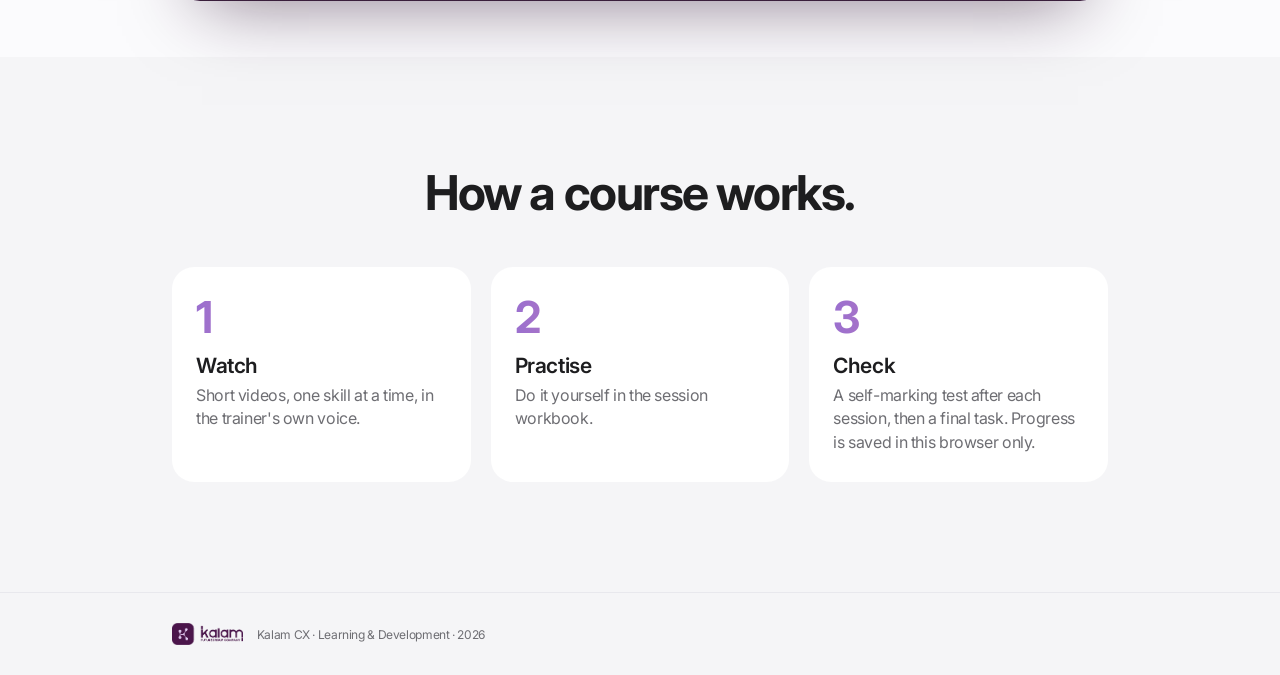
==== commit b599d5a6: "Team photo: people-only cutout on a soft light backdrop Co-Authored-By: Claude Opus 5.5 <noreply@ant" ====
--- a/index.html
+++ b/index.html
@@ -13,7 +13,7 @@
 <link rel="icon" href="img/kalam-mark.png">
 <link rel="preconnect" href="https://fonts.googleapis.com"><link rel="preconnect" href="https://fonts.gstatic.com" crossorigin>
 <link href="https://fonts.googleapis.com/css2?family=Inter:opsz,wght@14..32,400;14..32,500;14..32,600;14..32,700&display=swap" rel="stylesheet">
-<link rel="stylesheet" href="assets/app.css?v=9e4b0c06">
+<link rel="stylesheet" href="assets/app.css?v=60d4ad74">
 </head>
 <body>
 <a class="skip" href="#app" id="skip">Skip to main content</a>
@@ -26,7 +26,7 @@
 <main id="app"><div class="skel" aria-busy="true"><div class="in"><span class="sr" role="status">Loading Kalam Learning…</span><i class="s1"></i><i class="s2"></i><i class="s3"></i><i class="s4"></i><div class="sg"><i></i><i></i></div></div></div><noscript><style>.skel{display:none}</style><p class="loading">Kalam Learning needs JavaScript turned on.</p></noscript></main>
 <footer><div class="in"><p id="foot" hidden></p><div class="fl"><img src="img/kalam-logo.png" alt="Kalam CX"><span>Kalam CX · Learning &amp; Development · 2026</span></div></div></footer>
 <div id="ytm" class="ytm" hidden><div class="ytbox" role="dialog" aria-modal="true" aria-labelledby="ytt"><div class="ytframe"></div><div class="ytbar"><div><small id="ytc"></small><b id="ytt"></b></div><div class="ytact"><a id="ytl" class="link" target="_blank" rel="noopener">Open on YouTube</a><button id="ytx" class="pill">Close</button></div></div></div></div>
-<script type="module" src="assets/js/main.js?v=9e4b0c06"></script>
+<script type="module" src="assets/js/main.js?v=60d4ad74"></script>
 <script nomodule>document.getElementById("app").innerHTML='<p class="loading">Kalam Learning needs a newer browser. Please update Chrome, Edge, Safari or Firefox.</p>'</script>
 </body>
 </html>
--- a/assets/app.css
+++ b/assets/app.css
@@ -418,7 +418,7 @@
 .hnext{margin:14px 0 0;font-size:15px;color:#a1a1a6}
 .rrow.fin .rnext{color:var(--ok);font-weight:600}
 /* team photo band (home) */
-.team{position:relative;border-radius:28px;overflow:hidden;background:var(--plum-d);box-shadow:0 30px 70px -30px rgba(43,14,44,.55)}
+.team{position:relative;border-radius:28px;overflow:hidden;background:radial-gradient(120% 90% at 50% 20%,#ffffff 0%,#f1ebf5 55%,#e4d8ec 100%);box-shadow:0 30px 70px -30px rgba(43,14,44,.55)}
 .team img{width:100%;height:auto;aspect-ratio:16/9;object-fit:cover;display:block}
 .team .tx{position:absolute;left:0;right:0;bottom:0;padding:120px 44px 36px;background:linear-gradient(180deg,rgba(43,14,44,0) 0%,rgba(43,14,44,.72) 45%,rgba(43,14,44,.92) 100%);color:#fff}
 .team .eyebrow{color:#E6B84A;margin-bottom:6px}
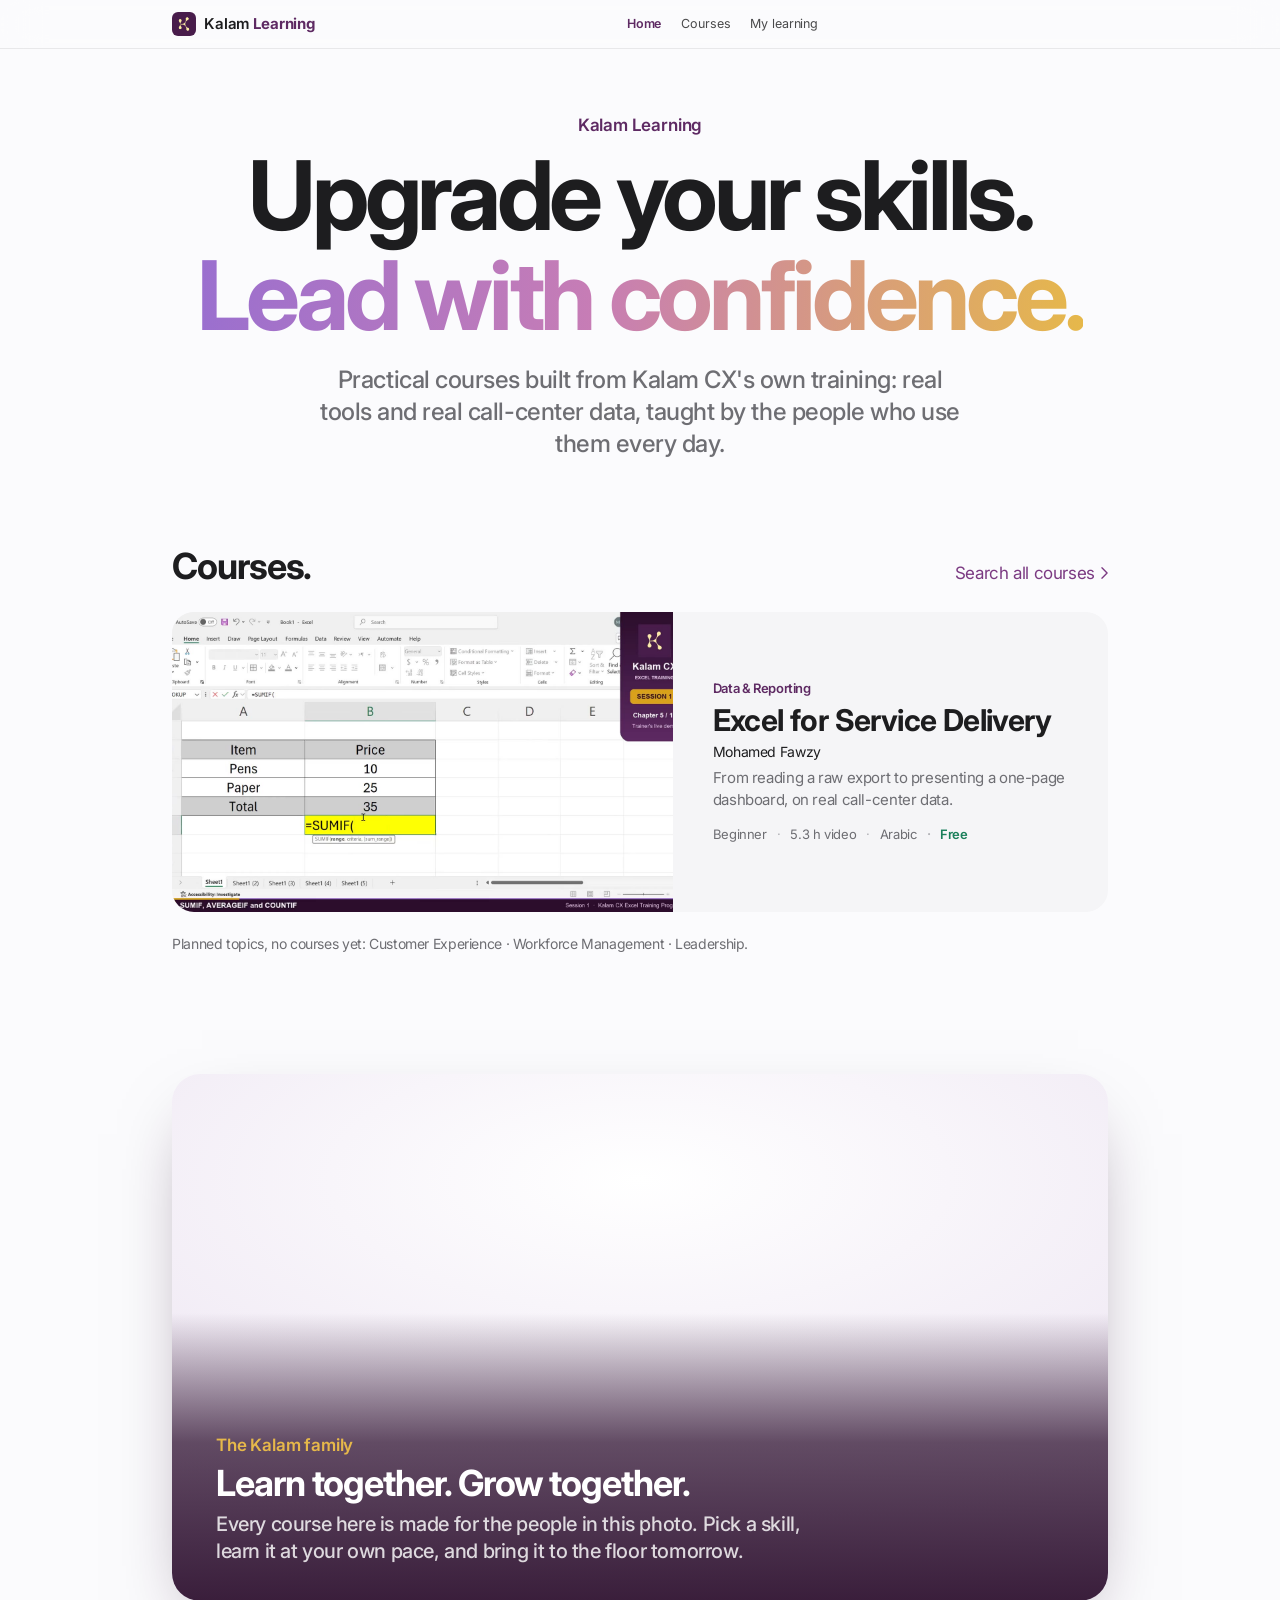
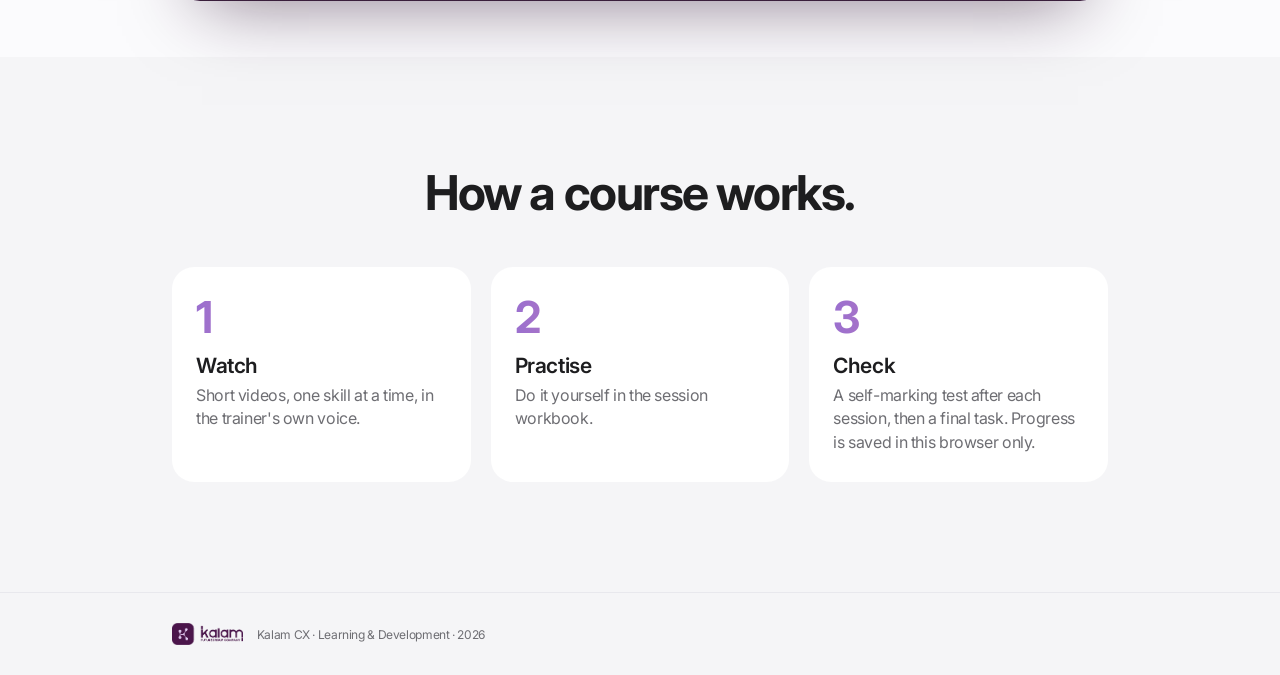
==== commit 3f8b21a8: "Team band: livelier wording (Learn together. Grow together.) Co-Authored-By: Claude Opus 5.5 <norepl" ====
--- a/index.html
+++ b/index.html
@@ -13,7 +13,7 @@
 <link rel="icon" href="img/kalam-mark.png">
 <link rel="preconnect" href="https://fonts.googleapis.com"><link rel="preconnect" href="https://fonts.gstatic.com" crossorigin>
 <link href="https://fonts.googleapis.com/css2?family=Inter:opsz,wght@14..32,400;14..32,500;14..32,600;14..32,700&display=swap" rel="stylesheet">
-<link rel="stylesheet" href="assets/app.css?v=60d4ad74">
+<link rel="stylesheet" href="assets/app.css?v=8ddd3cd7">
 </head>
 <body>
 <a class="skip" href="#app" id="skip">Skip to main content</a>
@@ -26,7 +26,7 @@
 <main id="app"><div class="skel" aria-busy="true"><div class="in"><span class="sr" role="status">Loading Kalam Learning…</span><i class="s1"></i><i class="s2"></i><i class="s3"></i><i class="s4"></i><div class="sg"><i></i><i></i></div></div></div><noscript><style>.skel{display:none}</style><p class="loading">Kalam Learning needs JavaScript turned on.</p></noscript></main>
 <footer><div class="in"><p id="foot" hidden></p><div class="fl"><img src="img/kalam-logo.png" alt="Kalam CX"><span>Kalam CX · Learning &amp; Development · 2026</span></div></div></footer>
 <div id="ytm" class="ytm" hidden><div class="ytbox" role="dialog" aria-modal="true" aria-labelledby="ytt"><div class="ytframe"></div><div class="ytbar"><div><small id="ytc"></small><b id="ytt"></b></div><div class="ytact"><a id="ytl" class="link" target="_blank" rel="noopener">Open on YouTube</a><button id="ytx" class="pill">Close</button></div></div></div></div>
-<script type="module" src="assets/js/main.js?v=60d4ad74"></script>
+<script type="module" src="assets/js/main.js?v=8ddd3cd7"></script>
 <script nomodule>document.getElementById("app").innerHTML='<p class="loading">Kalam Learning needs a newer browser. Please update Chrome, Edge, Safari or Firefox.</p>'</script>
 </body>
 </html>
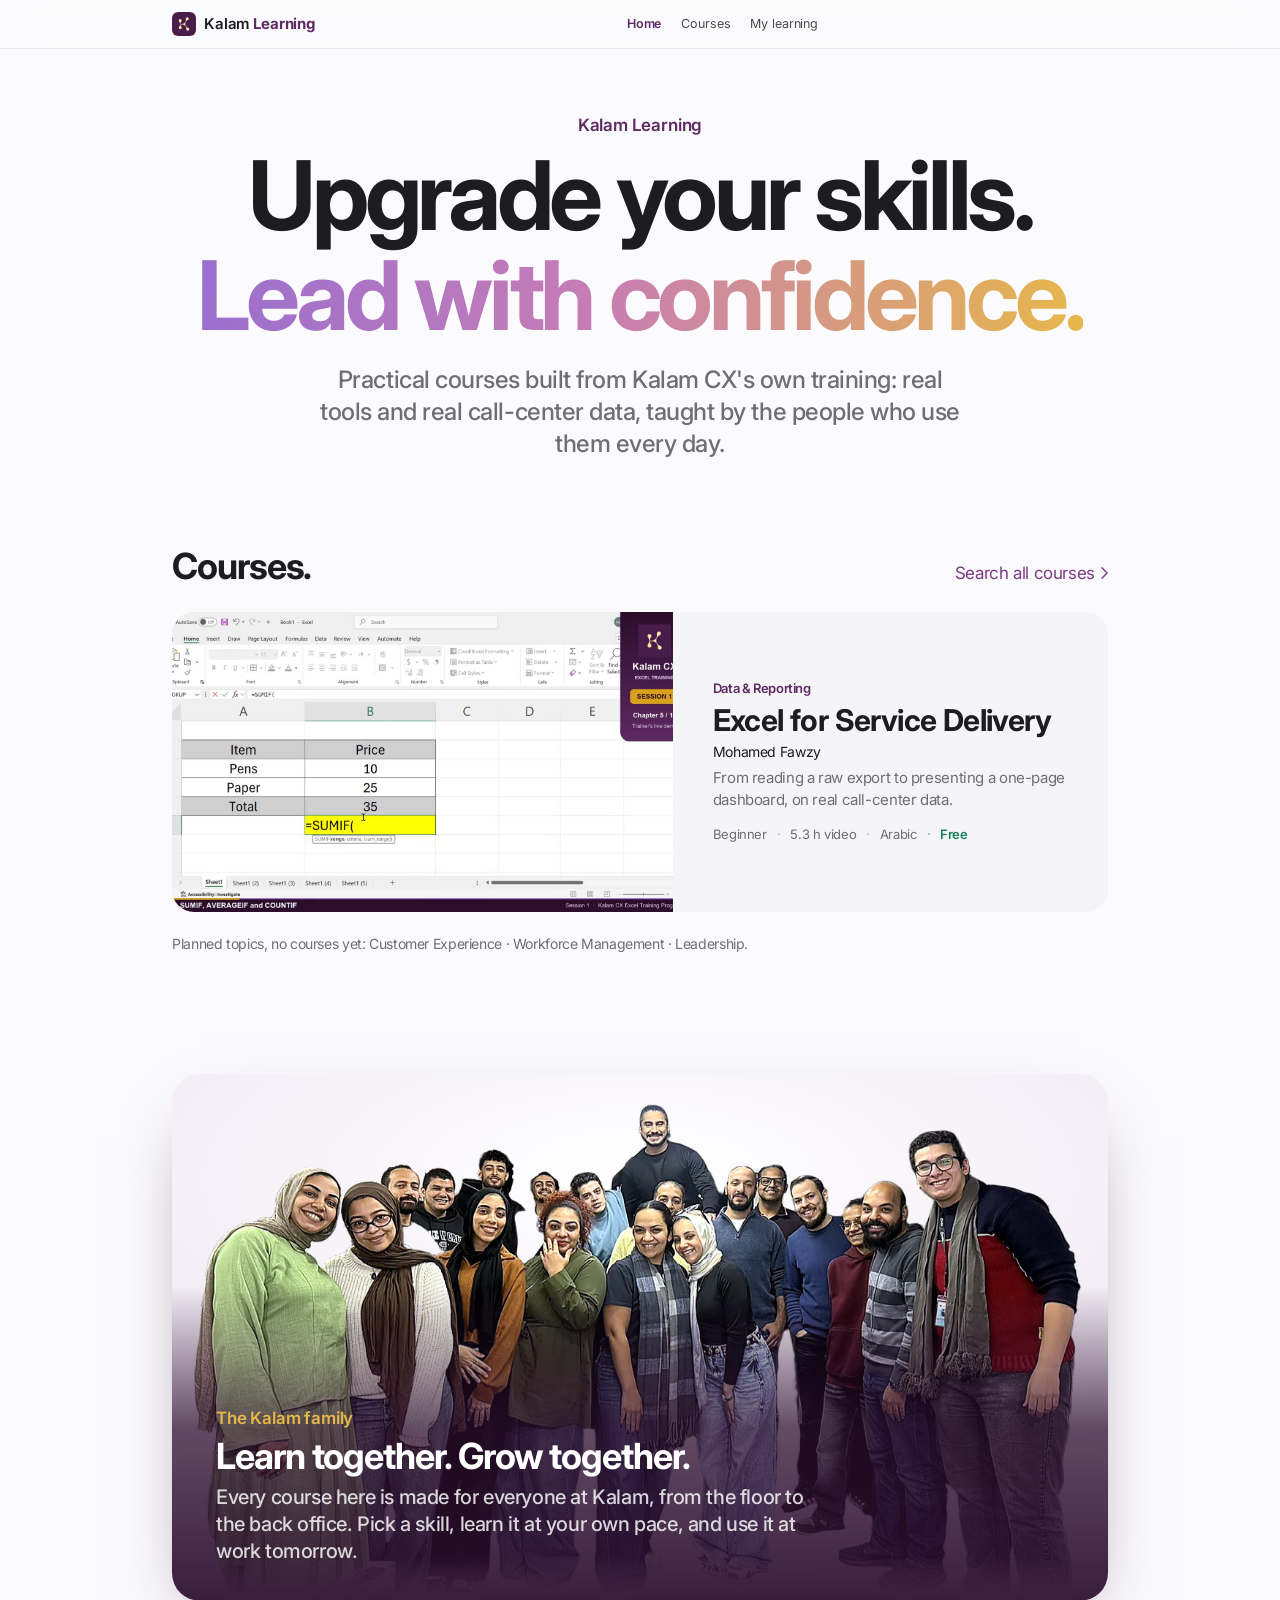
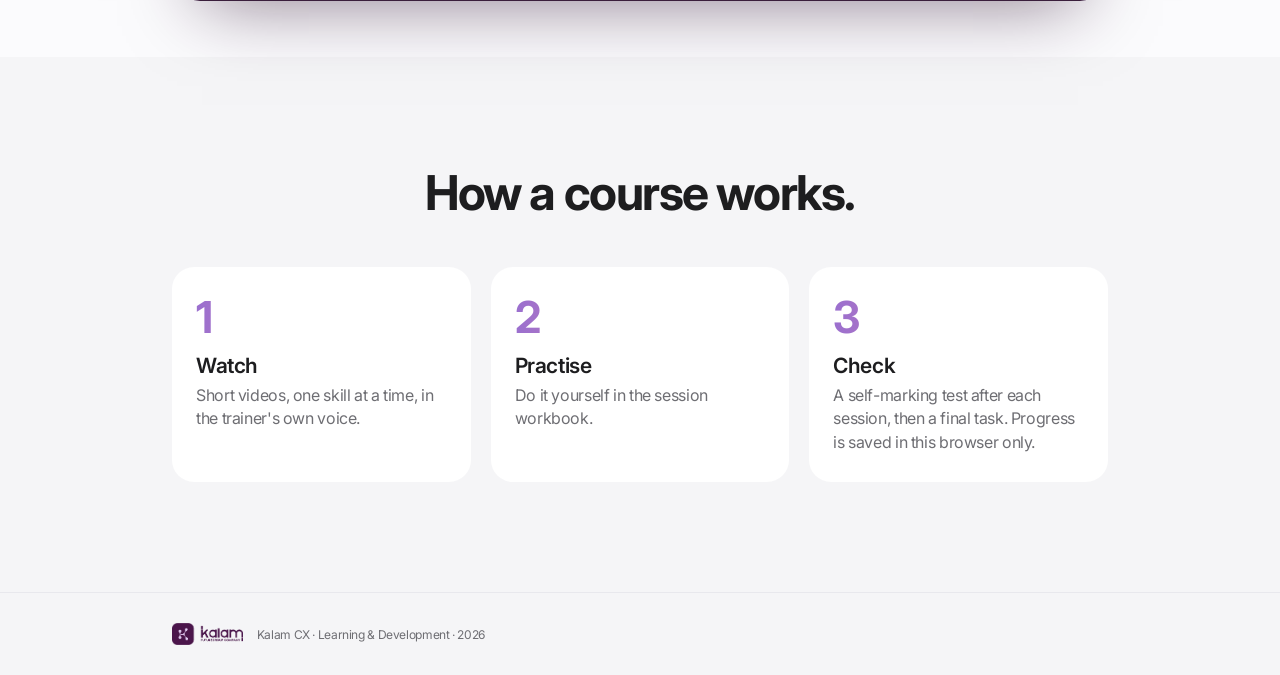
==== commit 1fe1c331: "Team band: sharper photo (1920px, sharpened, higher quality) and gentle motion Co-Authored-By: Claud" ====
--- a/index.html
+++ b/index.html
@@ -13,7 +13,7 @@
 <link rel="icon" href="img/kalam-mark.png">
 <link rel="preconnect" href="https://fonts.googleapis.com"><link rel="preconnect" href="https://fonts.gstatic.com" crossorigin>
 <link href="https://fonts.googleapis.com/css2?family=Inter:opsz,wght@14..32,400;14..32,500;14..32,600;14..32,700&display=swap" rel="stylesheet">
-<link rel="stylesheet" href="assets/app.css?v=8ddd3cd7">
+<link rel="stylesheet" href="assets/app.css?v=8e241242">
 </head>
 <body>
 <a class="skip" href="#app" id="skip">Skip to main content</a>
@@ -26,7 +26,7 @@
 <main id="app"><div class="skel" aria-busy="true"><div class="in"><span class="sr" role="status">Loading Kalam Learning…</span><i class="s1"></i><i class="s2"></i><i class="s3"></i><i class="s4"></i><div class="sg"><i></i><i></i></div></div></div><noscript><style>.skel{display:none}</style><p class="loading">Kalam Learning needs JavaScript turned on.</p></noscript></main>
 <footer><div class="in"><p id="foot" hidden></p><div class="fl"><img src="img/kalam-logo.png" alt="Kalam CX"><span>Kalam CX · Learning &amp; Development · 2026</span></div></div></footer>
 <div id="ytm" class="ytm" hidden><div class="ytbox" role="dialog" aria-modal="true" aria-labelledby="ytt"><div class="ytframe"></div><div class="ytbar"><div><small id="ytc"></small><b id="ytt"></b></div><div class="ytact"><a id="ytl" class="link" target="_blank" rel="noopener">Open on YouTube</a><button id="ytx" class="pill">Close</button></div></div></div></div>
-<script type="module" src="assets/js/main.js?v=8ddd3cd7"></script>
+<script type="module" src="assets/js/main.js?v=8e241242"></script>
 <script nomodule>document.getElementById("app").innerHTML='<p class="loading">Kalam Learning needs a newer browser. Please update Chrome, Edge, Safari or Firefox.</p>'</script>
 </body>
 </html>
--- a/assets/app.css
+++ b/assets/app.css
@@ -425,4 +425,11 @@
 .team .headline{color:#fff;margin:0 0 8px}
 .team .sub{color:rgba(255,255,255,.82);margin:0;max-width:46ch;font-size:clamp(17px,1.8vw,20px)}
 .band.teamb{padding-bottom:56px}
+/* gentle motion: the people drift in and slowly breathe; off for reduced motion */
+.team img{transform-origin:50% 60%;animation:teamin 1.4s cubic-bezier(.2,.7,.2,1) both,teamdrift 16s ease-in-out 1.4s infinite alternate;will-change:transform}
+.team .tx>*{animation:teamtx .9s cubic-bezier(.2,.7,.2,1) both}.team .tx>*:nth-child(2){animation-delay:.12s}.team .tx>*:nth-child(3){animation-delay:.24s}
+@keyframes teamin{from{opacity:0;transform:scale(1.08) translateY(18px)}to{opacity:1;transform:none}}
+@keyframes teamdrift{from{transform:none}to{transform:scale(1.045) translateY(-6px)}}
+@keyframes teamtx{from{opacity:0;transform:translateY(14px)}to{opacity:1;transform:none}}
+@media (prefers-reduced-motion:reduce){.team img,.team .tx>*{animation:none}}
 @media (max-width:833px){.team{border-radius:22px}.team .tx{position:static;padding:22px 22px 26px;background:var(--plum-d)}}
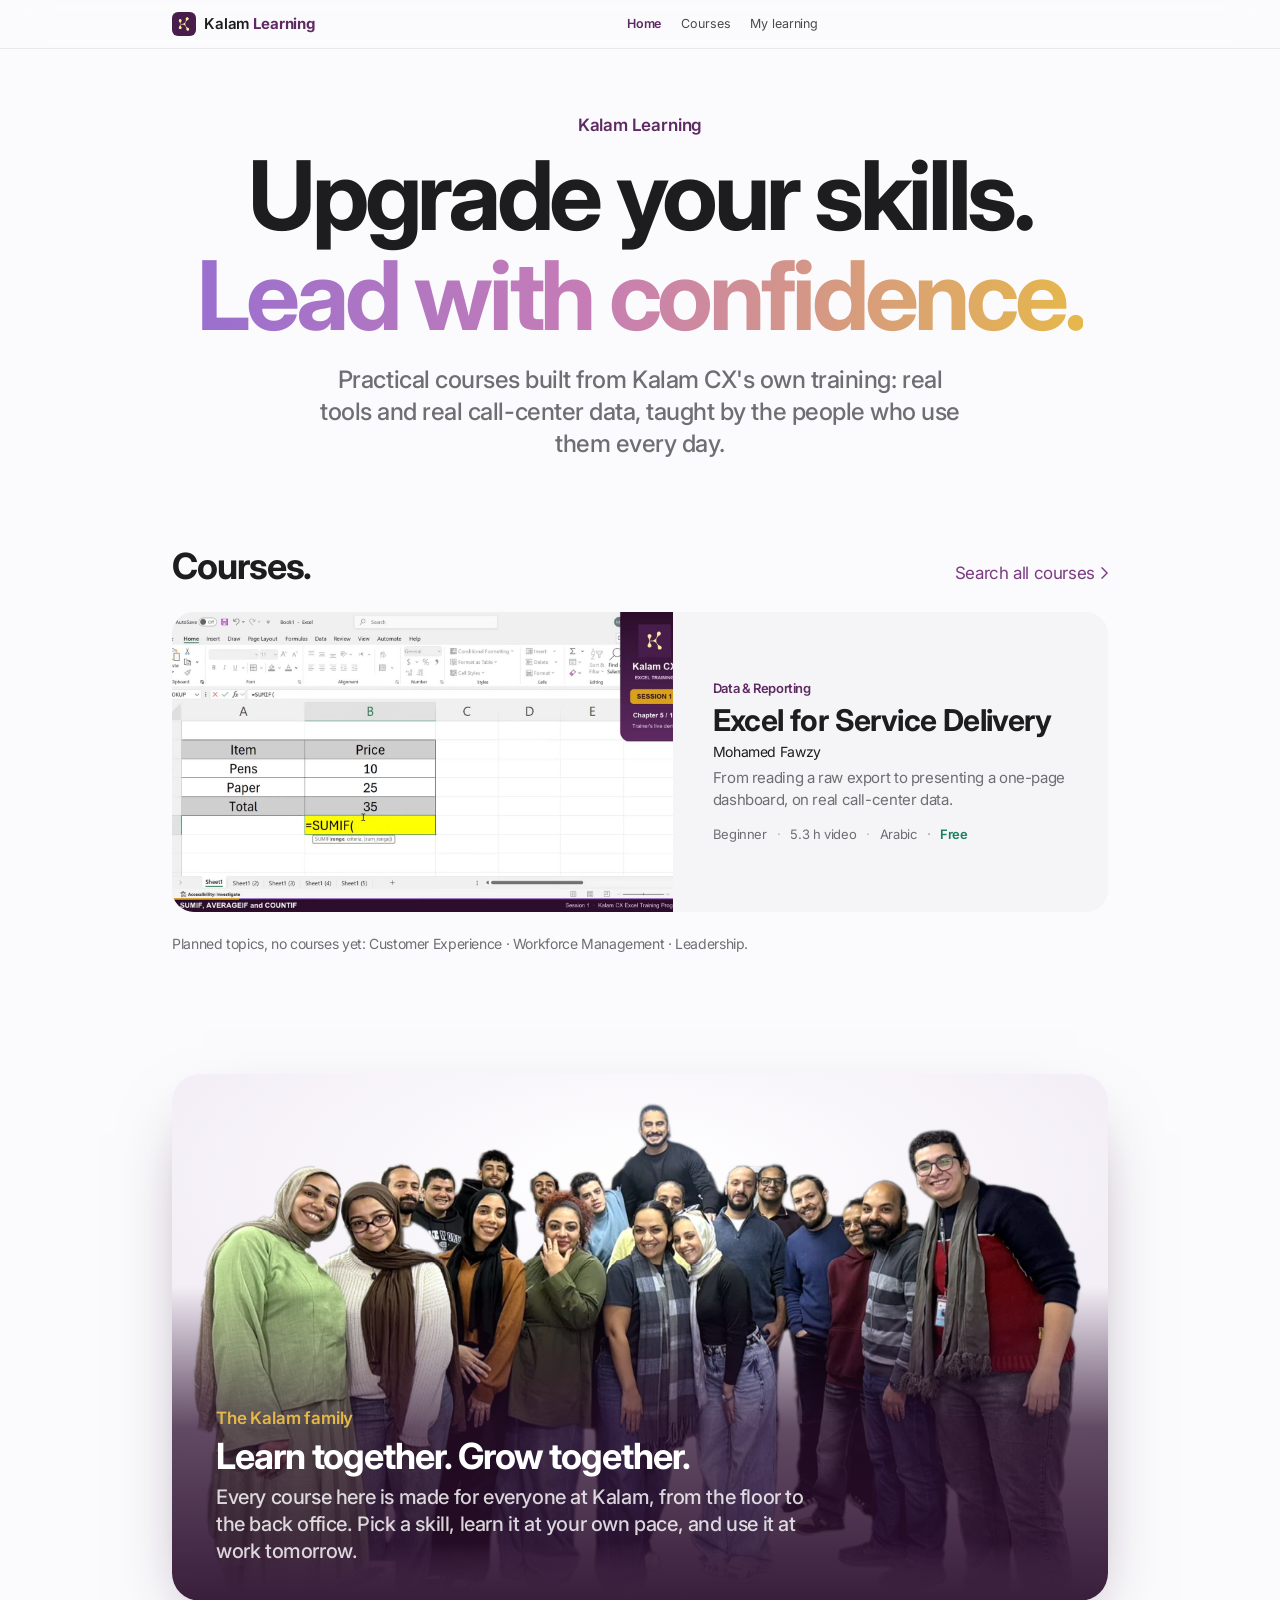
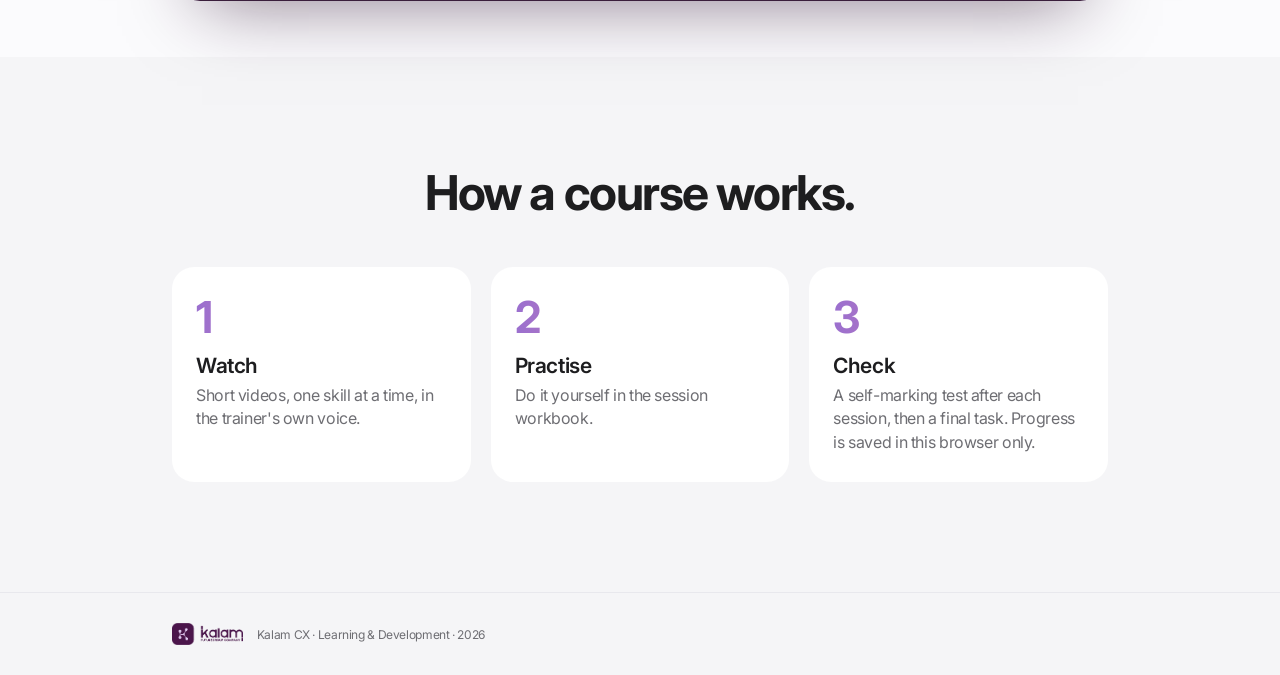
==== commit fda22233: "Team band: smoother photo (softer edges, gentler sharpening) and calmer motion Co-Authored-By: Claud" ====
--- a/index.html
+++ b/index.html
@@ -13,7 +13,7 @@
 <link rel="icon" href="img/kalam-mark.png">
 <link rel="preconnect" href="https://fonts.googleapis.com"><link rel="preconnect" href="https://fonts.gstatic.com" crossorigin>
 <link href="https://fonts.googleapis.com/css2?family=Inter:opsz,wght@14..32,400;14..32,500;14..32,600;14..32,700&display=swap" rel="stylesheet">
-<link rel="stylesheet" href="assets/app.css?v=8e241242">
+<link rel="stylesheet" href="assets/app.css?v=e03e6c67">
 </head>
 <body>
 <a class="skip" href="#app" id="skip">Skip to main content</a>
@@ -26,7 +26,7 @@
 <main id="app"><div class="skel" aria-busy="true"><div class="in"><span class="sr" role="status">Loading Kalam Learning…</span><i class="s1"></i><i class="s2"></i><i class="s3"></i><i class="s4"></i><div class="sg"><i></i><i></i></div></div></div><noscript><style>.skel{display:none}</style><p class="loading">Kalam Learning needs JavaScript turned on.</p></noscript></main>
 <footer><div class="in"><p id="foot" hidden></p><div class="fl"><img src="img/kalam-logo.png" alt="Kalam CX"><span>Kalam CX · Learning &amp; Development · 2026</span></div></div></footer>
 <div id="ytm" class="ytm" hidden><div class="ytbox" role="dialog" aria-modal="true" aria-labelledby="ytt"><div class="ytframe"></div><div class="ytbar"><div><small id="ytc"></small><b id="ytt"></b></div><div class="ytact"><a id="ytl" class="link" target="_blank" rel="noopener">Open on YouTube</a><button id="ytx" class="pill">Close</button></div></div></div></div>
-<script type="module" src="assets/js/main.js?v=8e241242"></script>
+<script type="module" src="assets/js/main.js?v=e03e6c67"></script>
 <script nomodule>document.getElementById("app").innerHTML='<p class="loading">Kalam Learning needs a newer browser. Please update Chrome, Edge, Safari or Firefox.</p>'</script>
 </body>
 </html>
--- a/assets/app.css
+++ b/assets/app.css
@@ -426,10 +426,10 @@
 .team .sub{color:rgba(255,255,255,.82);margin:0;max-width:46ch;font-size:clamp(17px,1.8vw,20px)}
 .band.teamb{padding-bottom:56px}
 /* gentle motion: the people drift in and slowly breathe; off for reduced motion */
-.team img{transform-origin:50% 60%;animation:teamin 1.4s cubic-bezier(.2,.7,.2,1) both,teamdrift 16s ease-in-out 1.4s infinite alternate;will-change:transform}
+.team img{transform-origin:50% 60%;animation:teamin 1.8s cubic-bezier(.22,.61,.36,1) both,teamdrift 24s ease-in-out 1.8s infinite alternate;will-change:transform;backface-visibility:hidden}
 .team .tx>*{animation:teamtx .9s cubic-bezier(.2,.7,.2,1) both}.team .tx>*:nth-child(2){animation-delay:.12s}.team .tx>*:nth-child(3){animation-delay:.24s}
-@keyframes teamin{from{opacity:0;transform:scale(1.08) translateY(18px)}to{opacity:1;transform:none}}
-@keyframes teamdrift{from{transform:none}to{transform:scale(1.045) translateY(-6px)}}
+@keyframes teamin{from{opacity:0;transform:scale(1.04)}to{opacity:1;transform:scale(1)}}
+@keyframes teamdrift{from{transform:scale(1)}to{transform:scale(1.03)}}
 @keyframes teamtx{from{opacity:0;transform:translateY(14px)}to{opacity:1;transform:none}}
 @media (prefers-reduced-motion:reduce){.team img,.team .tx>*{animation:none}}
 @media (max-width:833px){.team{border-radius:22px}.team .tx{position:static;padding:22px 22px 26px;background:var(--plum-d)}}
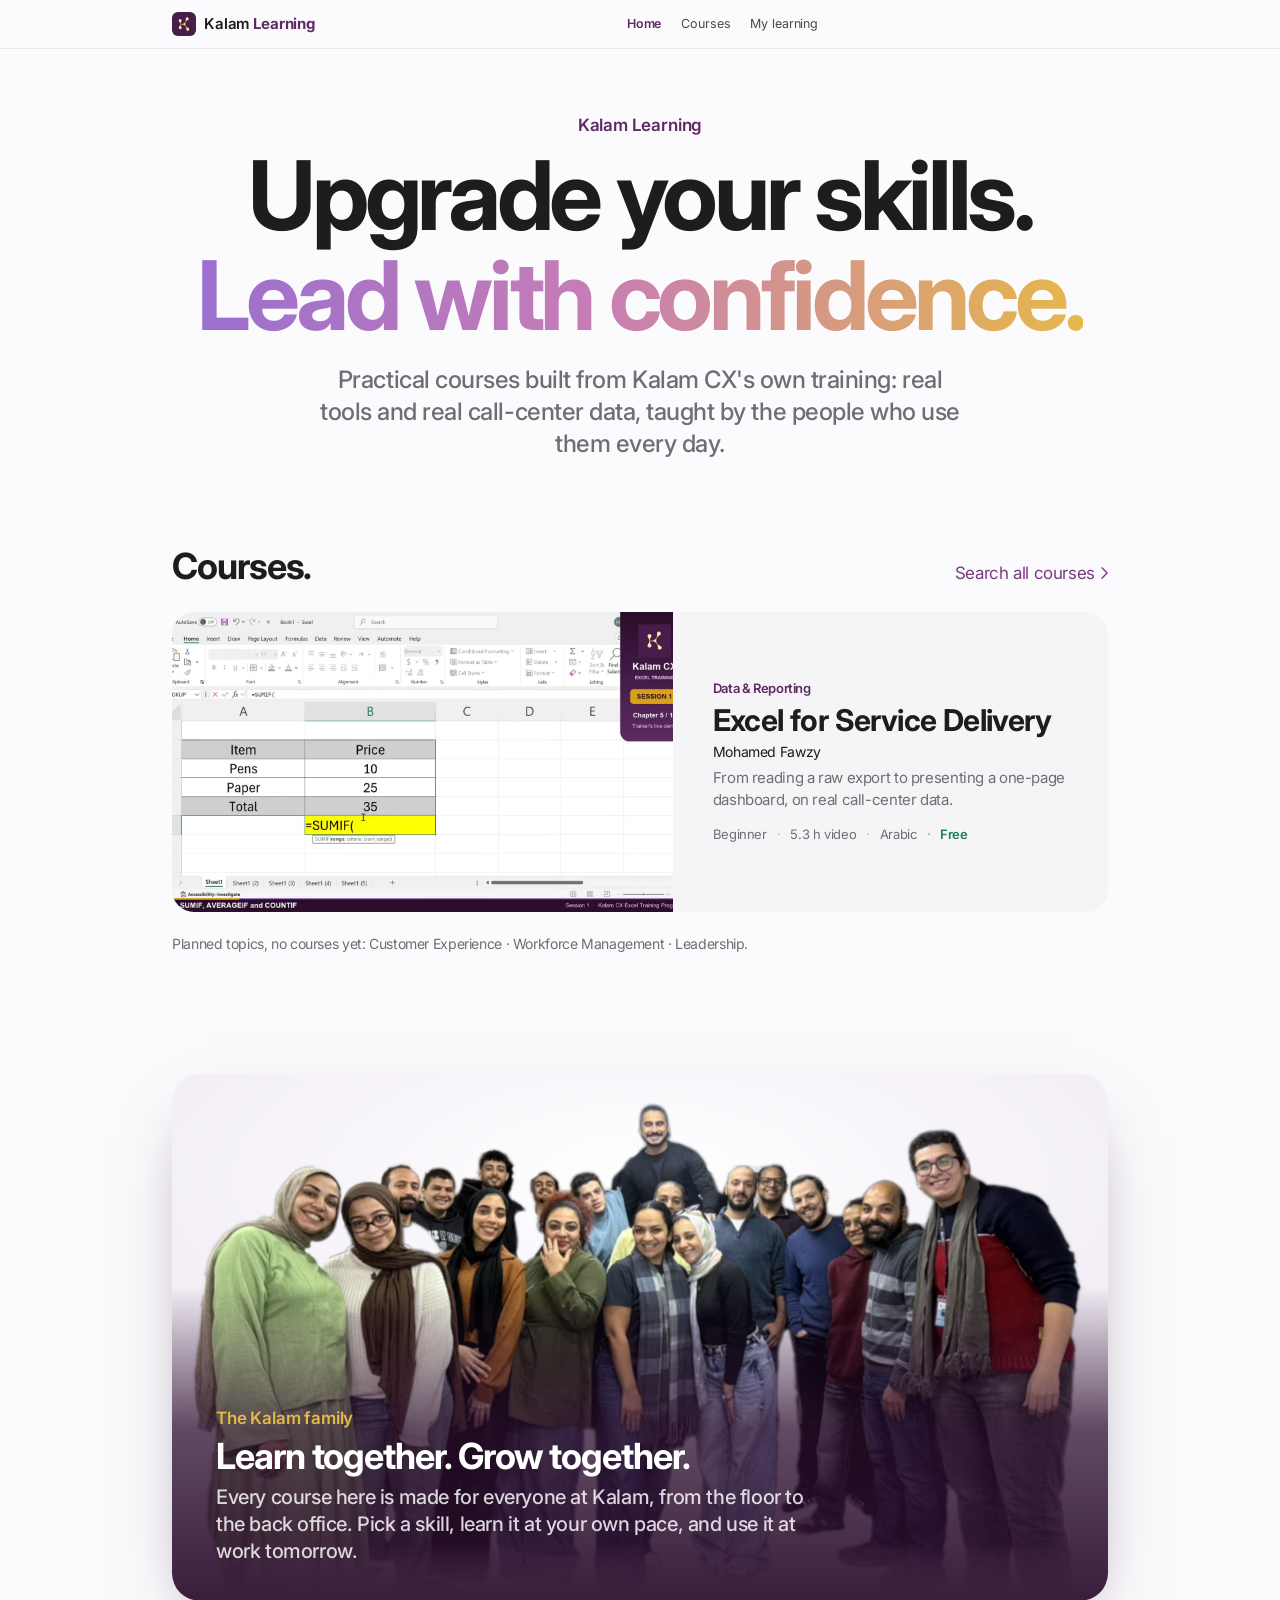
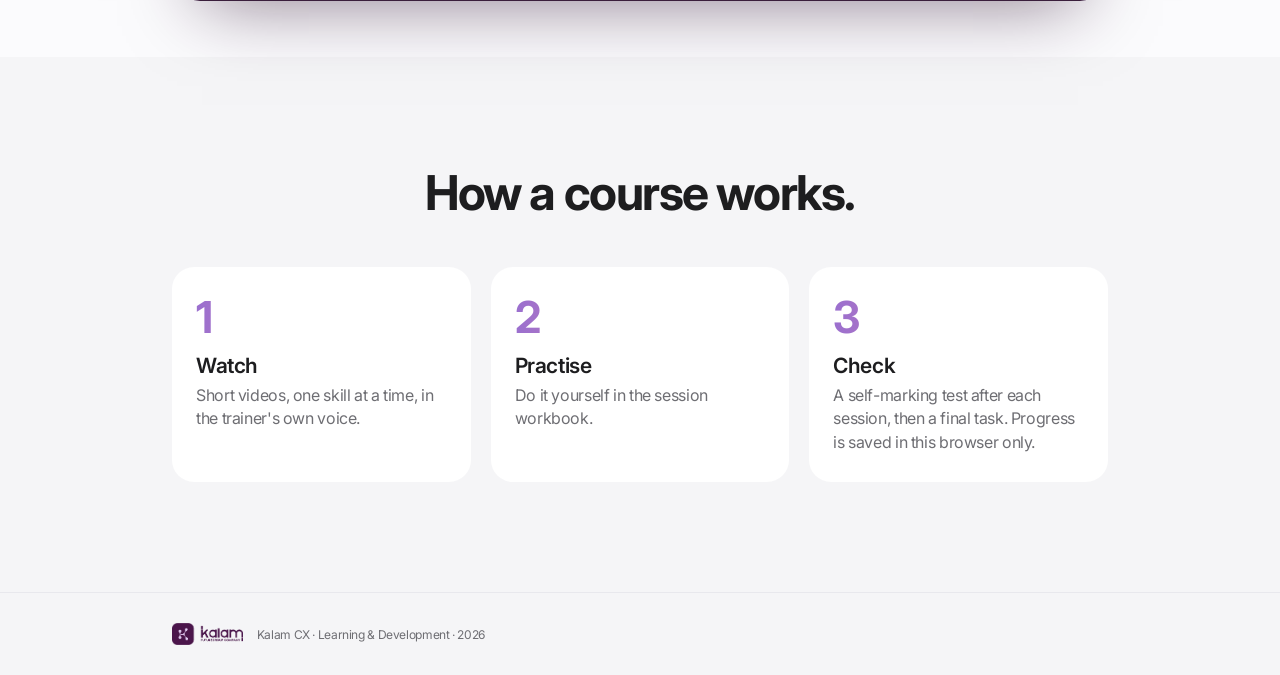
==== commit 8a667634: "Move videos and PDFs out of GitHub into Cloudflare R2 The 30 videos and 16 PDFs (677 MB) are in the " ====
--- a/index.html
+++ b/index.html
@@ -2,6 +2,24 @@
 <html lang="en">
 <head>
 <meta charset="utf-8">
+<script>/* Moved home: the old github.io address forwards to Kalam Learning on Cloudflare, carrying this browser's saved progress.
+   On the new address the progress is read back from the link once (only keys this site doesn't have yet) and the link is cleaned. */
+(function () {
+  var NEW = 'https://kalam-learning.pages.dev/', KEYS = ['kalam.academy.v2', 'kalamAcademy', 'kalam.prefs', 'kalam.sidebar'];
+  try {
+    if (/\.github\.io$/.test(location.hostname)) {
+      var d = {}, n = 0;
+      KEYS.forEach(function (k) { try { var v = localStorage.getItem(k); if (v) { d[k] = v; n++; } } catch (e) {} });
+      var to = location.hash || '';
+      location.replace(NEW + (n ? '#carry=' + encodeURIComponent(JSON.stringify(d)) + '&to=' + encodeURIComponent(to) : to));
+      document.documentElement.style.display = 'none';
+    } else if (location.hash.indexOf('#carry=') === 0) {
+      var m = location.hash.match(/^#carry=([^&]*)(?:&to=(.*))?$/), data = JSON.parse(decodeURIComponent(m[1]));
+      KEYS.forEach(function (k) { try { if (typeof data[k] === 'string' && !localStorage.getItem(k)) localStorage.setItem(k, data[k]); } catch (e) {} });
+      history.replaceState(null, '', location.pathname + (m[2] ? decodeURIComponent(m[2]) : ''));
+    }
+  } catch (e) {}
+})();</script>
 <meta name="viewport" content="width=device-width,initial-scale=1,viewport-fit=cover">
 <title>Kalam Learning</title>
 <meta name="description" content="Kalam Learning: free, practical trainings for customer-experience teams, grouped by topic.">
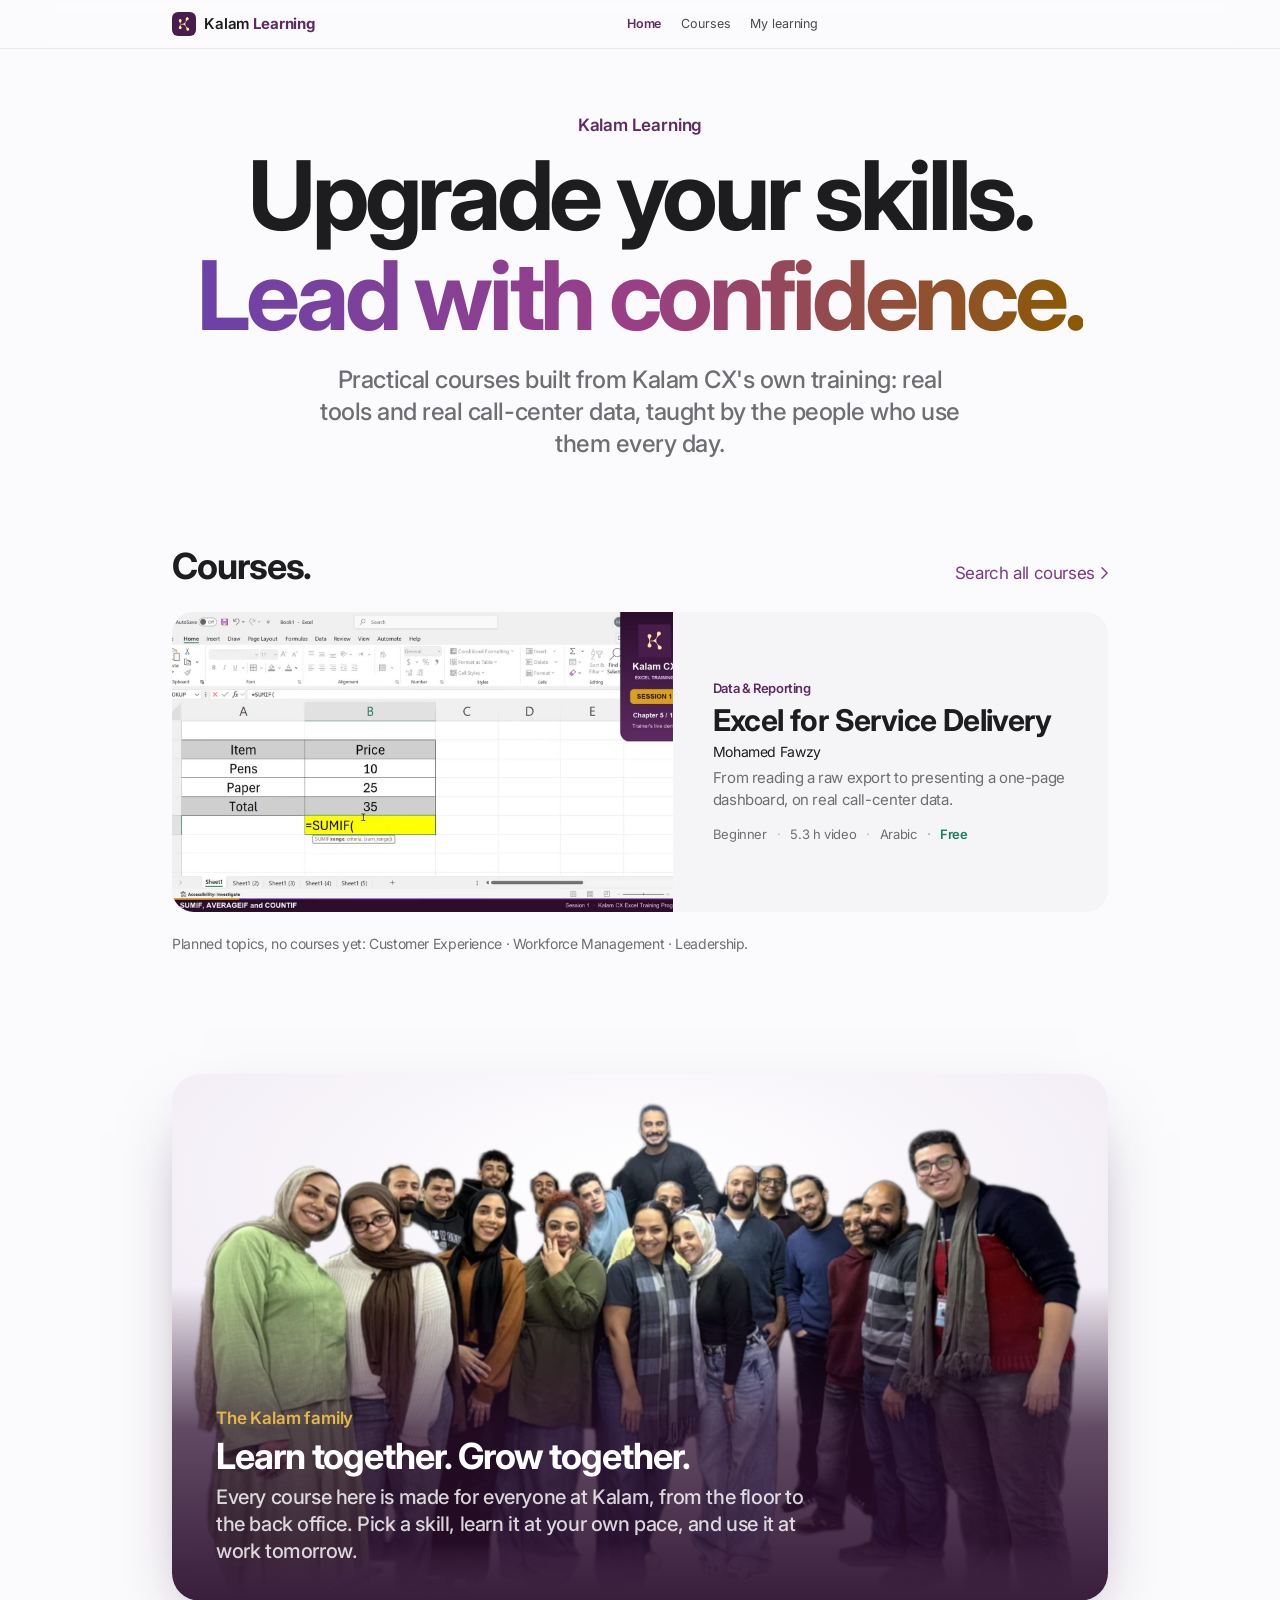
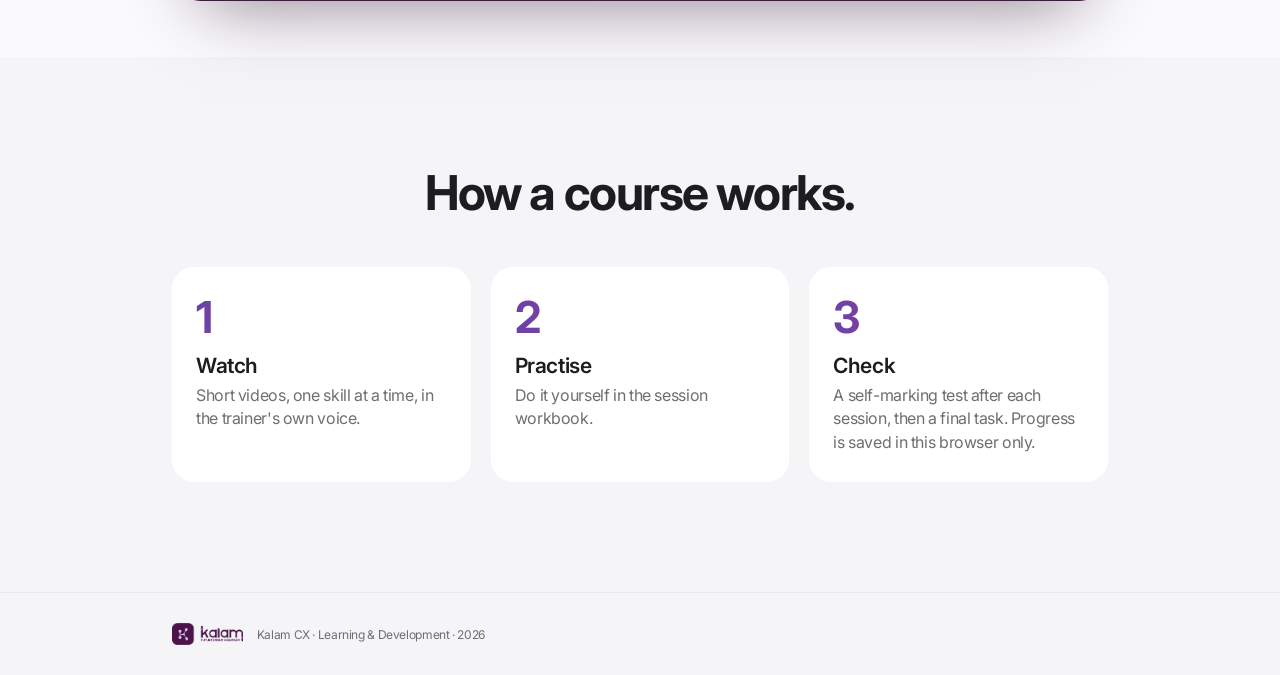
==== commit 6ee0209c: "Harden security headers, CSP, iframes and caching; self-host fonts; safer progress move - _headers: " ====
--- a/index.html
+++ b/index.html
@@ -2,36 +2,56 @@
 <html lang="en">
 <head>
 <meta charset="utf-8">
-<script>/* Moved home: the old github.io address forwards to Kalam Learning on Cloudflare, carrying this browser's saved progress.
-   On the new address the progress is read back from the link once (only keys this site doesn't have yet) and the link is cleaned. */
-(function () {
-  var NEW = 'https://kalam-learning.pages.dev/', KEYS = ['kalam.academy.v2', 'kalamAcademy', 'kalam.prefs', 'kalam.sidebar'];
-  try {
-    if (/\.github\.io$/.test(location.hostname)) {
-      var d = {}, n = 0;
-      KEYS.forEach(function (k) { try { var v = localStorage.getItem(k); if (v) { d[k] = v; n++; } } catch (e) {} });
-      var to = location.hash || '';
-      location.replace(NEW + (n ? '#carry=' + encodeURIComponent(JSON.stringify(d)) + '&to=' + encodeURIComponent(to) : to));
-      document.documentElement.style.display = 'none';
-    } else if (location.hash.indexOf('#carry=') === 0) {
-      var m = location.hash.match(/^#carry=([^&]*)(?:&to=(.*))?$/), data = JSON.parse(decodeURIComponent(m[1]));
-      KEYS.forEach(function (k) { try { if (typeof data[k] === 'string' && !localStorage.getItem(k)) localStorage.setItem(k, data[k]); } catch (e) {} });
-      history.replaceState(null, '', location.pathname + (m[2] ? decodeURIComponent(m[2]) : ''));
-    }
-  } catch (e) {}
-})();</script>
+<meta name="referrer" content="strict-origin-when-cross-origin">
+<script src="assets/carry.js?v=5be21f30"></script>
 <meta name="viewport" content="width=device-width,initial-scale=1,viewport-fit=cover">
 <title>Kalam Learning</title>
 <meta name="description" content="Kalam Learning: free, practical trainings for customer-experience teams, grouped by topic.">
 <meta property="og:title" content="Kalam Learning">
 <meta property="og:description" content="Free, practical trainings for customer-experience teams.">
-<meta property="og:image" content="courses/excel/img/posters/s1-hero.jpg">
+<meta property="og:type" content="website">
+<meta property="og:url" content="https://kalam-learning.pages.dev/">
+<meta property="og:image" content="https://kalam-learning.pages.dev/courses/excel/img/posters/s1-hero.jpg">
+<meta property="og:image:alt" content="Kalam Learning: the Excel course">
+<meta name="twitter:card" content="summary_large_image">
 <meta name="robots" content="noindex">
 <meta name="theme-color" content="#fbfbfd">
 <link rel="icon" href="img/kalam-mark.png">
-<link rel="preconnect" href="https://fonts.googleapis.com"><link rel="preconnect" href="https://fonts.gstatic.com" crossorigin>
-<link href="https://fonts.googleapis.com/css2?family=Inter:opsz,wght@14..32,400;14..32,500;14..32,600;14..32,700&display=swap" rel="stylesheet">
-<link rel="stylesheet" href="assets/app.css?v=e03e6c67">
+<link rel="apple-touch-icon" href="img/icons/icon-192.png">
+<link rel="manifest" href="site.webmanifest">
+<link rel="stylesheet" href="assets/app.css?v=5be21f30">
+<link rel="modulepreload" href="assets/js/core/dom.js?v=5be21f30">
+<link rel="modulepreload" href="assets/js/core/format.js?v=5be21f30">
+<link rel="modulepreload" href="assets/js/core/icons.js?v=5be21f30">
+<link rel="modulepreload" href="assets/js/data/catalog.js?v=5be21f30">
+<link rel="modulepreload" href="assets/js/data/course.js?v=5be21f30">
+<link rel="modulepreload" href="assets/js/data/load.js?v=5be21f30">
+<link rel="modulepreload" href="assets/js/data/media.js?v=5be21f30">
+<link rel="modulepreload" href="assets/js/data/validate.js?v=5be21f30">
+<link rel="modulepreload" href="assets/js/lessons/common.js?v=5be21f30">
+<link rel="modulepreload" href="assets/js/lessons/exam.js?v=5be21f30">
+<link rel="modulepreload" href="assets/js/lessons/index.js?v=5be21f30">
+<link rel="modulepreload" href="assets/js/lessons/practice.js?v=5be21f30">
+<link rel="modulepreload" href="assets/js/lessons/quiz.js?v=5be21f30">
+<link rel="modulepreload" href="assets/js/lessons/reading.js?v=5be21f30">
+<link rel="modulepreload" href="assets/js/lessons/video.js?v=5be21f30">
+<link rel="modulepreload" href="assets/js/player/player.js?v=5be21f30">
+<link rel="modulepreload" href="assets/js/progress/progress.js?v=5be21f30">
+<link rel="modulepreload" href="assets/js/progress/store.js?v=5be21f30">
+<link rel="modulepreload" href="assets/js/router.js?v=5be21f30">
+<link rel="modulepreload" href="assets/js/ui/cards.js?v=5be21f30">
+<link rel="modulepreload" href="assets/js/ui/modal.js?v=5be21f30">
+<link rel="modulepreload" href="assets/js/ui/nav.js?v=5be21f30">
+<link rel="modulepreload" href="assets/js/ui/reveal.js?v=5be21f30">
+<link rel="modulepreload" href="assets/js/views/categories.js?v=5be21f30">
+<link rel="modulepreload" href="assets/js/views/explore.js?v=5be21f30">
+<link rel="modulepreload" href="assets/js/views/extras.js?v=5be21f30">
+<link rel="modulepreload" href="assets/js/views/home.js?v=5be21f30">
+<link rel="modulepreload" href="assets/js/views/learn.js?v=5be21f30">
+<link rel="modulepreload" href="assets/js/views/my.js?v=5be21f30">
+<link rel="modulepreload" href="assets/js/views/overview.js?v=5be21f30">
+<link rel="modulepreload" href="assets/js/views/resources.js?v=5be21f30">
+<link rel="modulepreload" href="assets/js/views/status.js?v=5be21f30">
 </head>
 <body>
 <a class="skip" href="#app" id="skip">Skip to main content</a>
@@ -44,7 +64,7 @@
 <main id="app"><div class="skel" aria-busy="true"><div class="in"><span class="sr" role="status">Loading Kalam Learning…</span><i class="s1"></i><i class="s2"></i><i class="s3"></i><i class="s4"></i><div class="sg"><i></i><i></i></div></div></div><noscript><style>.skel{display:none}</style><p class="loading">Kalam Learning needs JavaScript turned on.</p></noscript></main>
 <footer><div class="in"><p id="foot" hidden></p><div class="fl"><img src="img/kalam-logo.png" alt="Kalam CX"><span>Kalam CX · Learning &amp; Development · 2026</span></div></div></footer>
 <div id="ytm" class="ytm" hidden><div class="ytbox" role="dialog" aria-modal="true" aria-labelledby="ytt"><div class="ytframe"></div><div class="ytbar"><div><small id="ytc"></small><b id="ytt"></b></div><div class="ytact"><a id="ytl" class="link" target="_blank" rel="noopener">Open on YouTube</a><button id="ytx" class="pill">Close</button></div></div></div></div>
-<script type="module" src="assets/js/main.js?v=e03e6c67"></script>
-<script nomodule>document.getElementById("app").innerHTML='<p class="loading">Kalam Learning needs a newer browser. Please update Chrome, Edge, Safari or Firefox.</p>'</script>
+<script type="module" src="assets/js/main.js?v=5be21f30"></script>
+<script nomodule src="assets/nomodule.js?v=5be21f30"></script>
 </body>
 </html>
--- a/assets/app.css
+++ b/assets/app.css
@@ -1,11 +1,19 @@
 /* Apple-style product site: frosted global nav, full-bleed alternating bands (white / #f5f5f7 / black), centred 980px content,
    huge tight display type, pill CTAs, chevron links, big rounded imagery. Kalam plum + gold used as the only accent (gradient text). */
+/* Inter, served from this site (no Google Fonts request). Apple devices use their own system font first (see --sf);
+   Windows and Android use Inter. One variable file per alphabet covers every weight; the browser only downloads
+   the part whose letters are on the page. Keep the version in the file name: /assets/* is cached for a year. */
+@font-face{font-family:Inter;font-style:normal;font-weight:400 700;font-display:swap;src:url(fonts/inter-v20-latin.woff2) format("woff2");
+  unicode-range:U+0000-00FF,U+0131,U+0152-0153,U+02BB-02BC,U+02C6,U+02DA,U+02DC,U+0304,U+0308,U+0329,U+2000-206F,U+20AC,U+2122,U+2191,U+2193,U+2212,U+2215,U+FEFF,U+FFFD}
+@font-face{font-family:Inter;font-style:normal;font-weight:400 700;font-display:swap;src:url(fonts/inter-v20-latin-ext.woff2) format("woff2");
+  unicode-range:U+0100-02BA,U+02BD-02C5,U+02C7-02CC,U+02CE-02D7,U+02DD-02FF,U+0304,U+0308,U+0329,U+1D00-1DBF,U+1E00-1E9F,U+1EF2-1EFF,U+2020,U+20A0-20AB,U+20AD-20C4,U+2113,U+2C60-2C7F,U+A720-A7FF}
 :root{
   --bg:#fbfbfd;--white:#ffffff;--gray:#f5f5f7;--black:#000000;--ink:#1d1d1f;--mute:#6e6e73;--line:#d2d2d7;
   --plum:#5E2A63;--plum-d:#2B0E2C;--violet:#9A6FCF;--gold:#D9A21B;--link:#7B3A82;--link-d:#C9A2EC;
   --ok:#1a7f5a;--ok-bg:#e8f5ef;--no:#c4314b;--no-bg:#fdecef;
   --sf:-apple-system,BlinkMacSystemFont,"SF Pro Display","SF Pro Text",Inter,"Helvetica Neue",Arial,sans-serif;
-  --grad:linear-gradient(92deg,#9A6FCF 0%,#C77DB5 45%,#E6B84A 100%);
+  --grad:linear-gradient(92deg,#9A6FCF 0%,#C77DB5 45%,#E6B84A 100%);   /* on dark bands: every colour is 5.5:1 or more on black */
+  --grad-ink:linear-gradient(92deg,#6B42A8 0%,#9B3F86 50%,#8A5A00 100%);   /* on light bands: every colour is 5.4:1 or more (WCAG AA) */
   color-scheme:light}
 [hidden]{display:none!important}
 *{box-sizing:border-box}html{scroll-behavior:smooth;-webkit-text-size-adjust:100%}
@@ -36,7 +44,8 @@
 .sub.wide{max-width:44ch}
 .dark .sub{color:#86868b}
 .center{text-align:center;margin-left:auto;margin-right:auto}
-.grad{background:var(--grad);-webkit-background-clip:text;background-clip:text;color:transparent}
+.grad{background:var(--grad-ink);-webkit-background-clip:text;background-clip:text;color:transparent}.dark .grad{background-image:var(--grad)}
+@media (forced-colors:active){.grad,.steps b{background:none;color:CanvasText}}
 h3{font-size:21px;line-height:1.2;letter-spacing:-.02em;margin:0 0 6px;font-weight:600}
 /* buttons */
 .pill{display:inline-block;background:var(--plum);color:#fff;border-radius:980px;padding:9px 20px;font-size:15px;font-weight:500;border:0;cursor:pointer;font-family:inherit;letter-spacing:-.01em;transition:background .2s}
@@ -61,7 +70,7 @@
 /* steps */
 .steps{display:grid;grid-template-columns:repeat(4,minmax(0,1fr));gap:20px;margin-top:48px}
 .steps div{background:var(--white);border-radius:22px;padding:28px 24px}
-.steps b{display:block;font-size:44px;font-weight:700;letter-spacing:-.04em;line-height:1;margin-bottom:14px;background:var(--grad);-webkit-background-clip:text;background-clip:text;color:transparent}
+.steps b{display:block;font-size:44px;font-weight:700;letter-spacing:-.04em;line-height:1;margin-bottom:14px;background:var(--grad-ink);-webkit-background-clip:text;background-clip:text;color:transparent}
 .steps p{color:var(--mute);margin:0;font-size:16px}
 /* session page */
 .screen{border-radius:20px;overflow:hidden;background:#000;box-shadow:0 0 0 1px #1c1c1e,0 30px 80px -20px rgba(154,111,207,.35)}
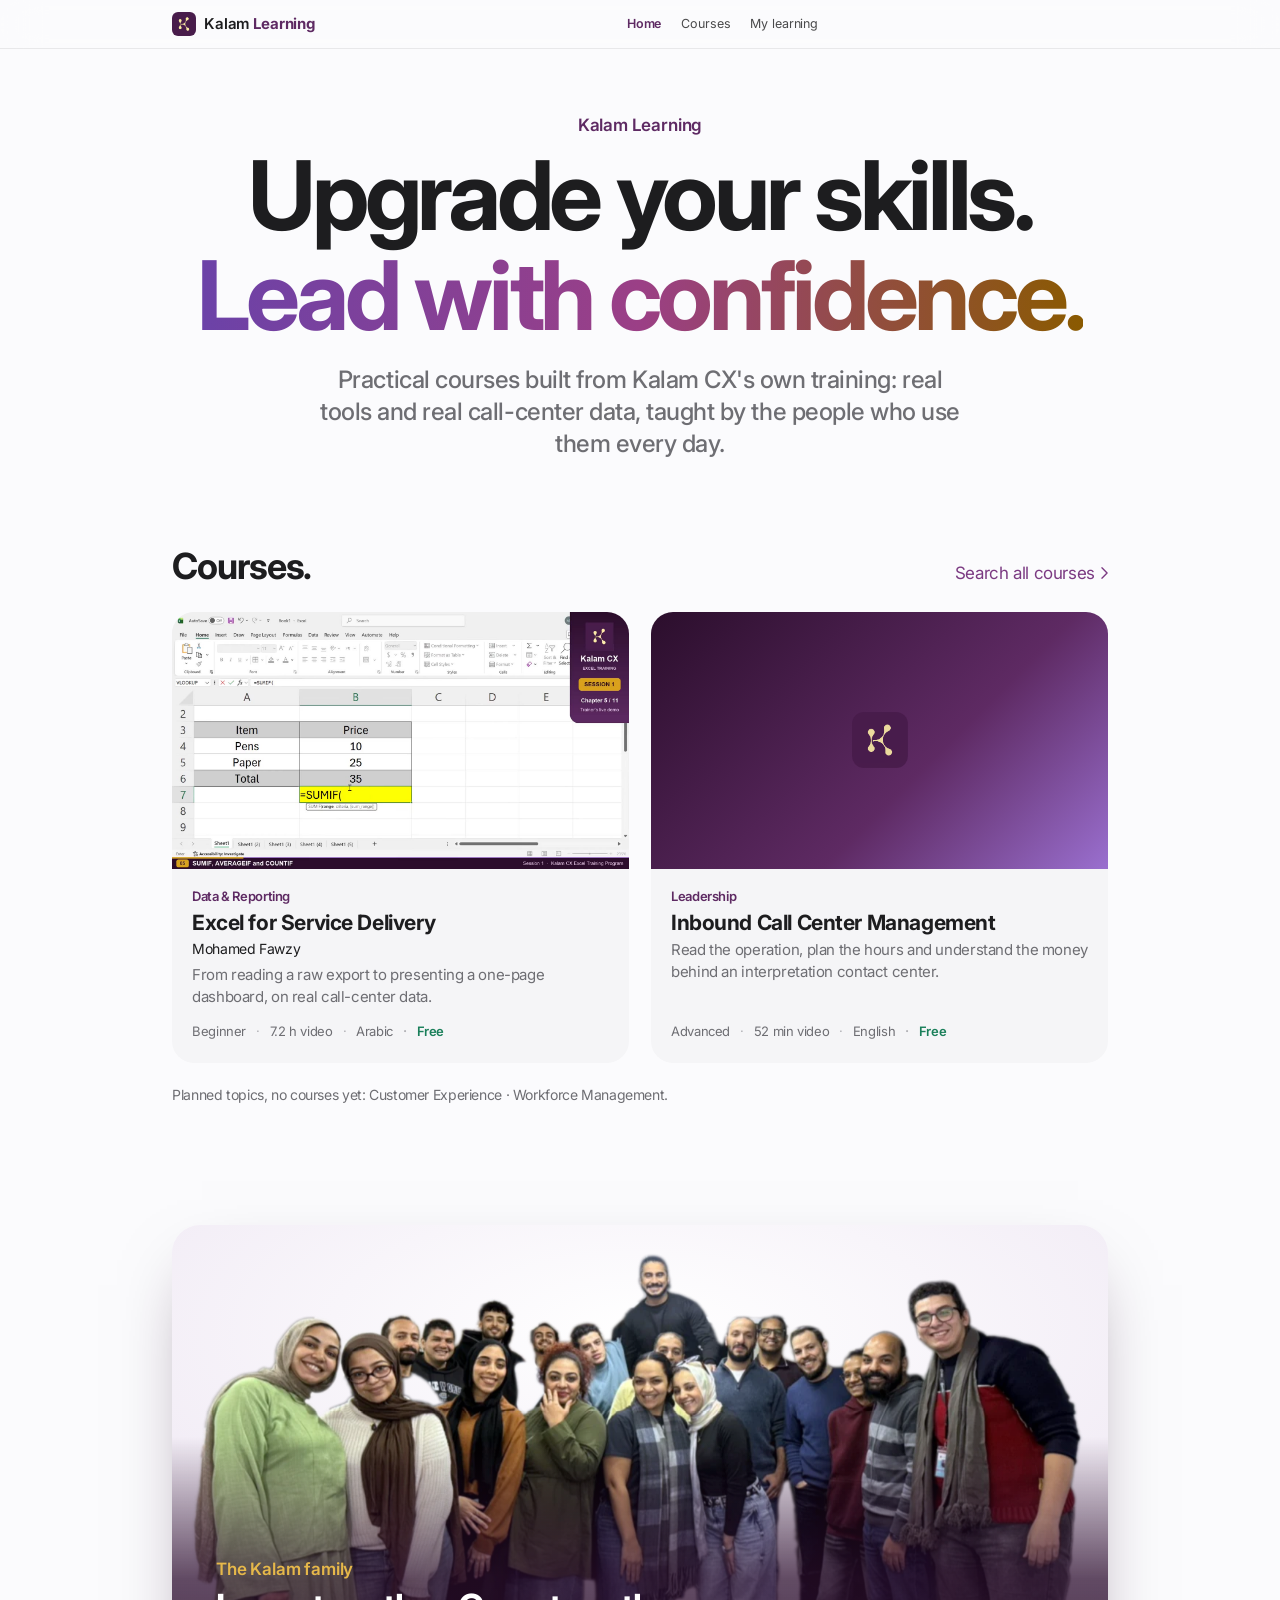
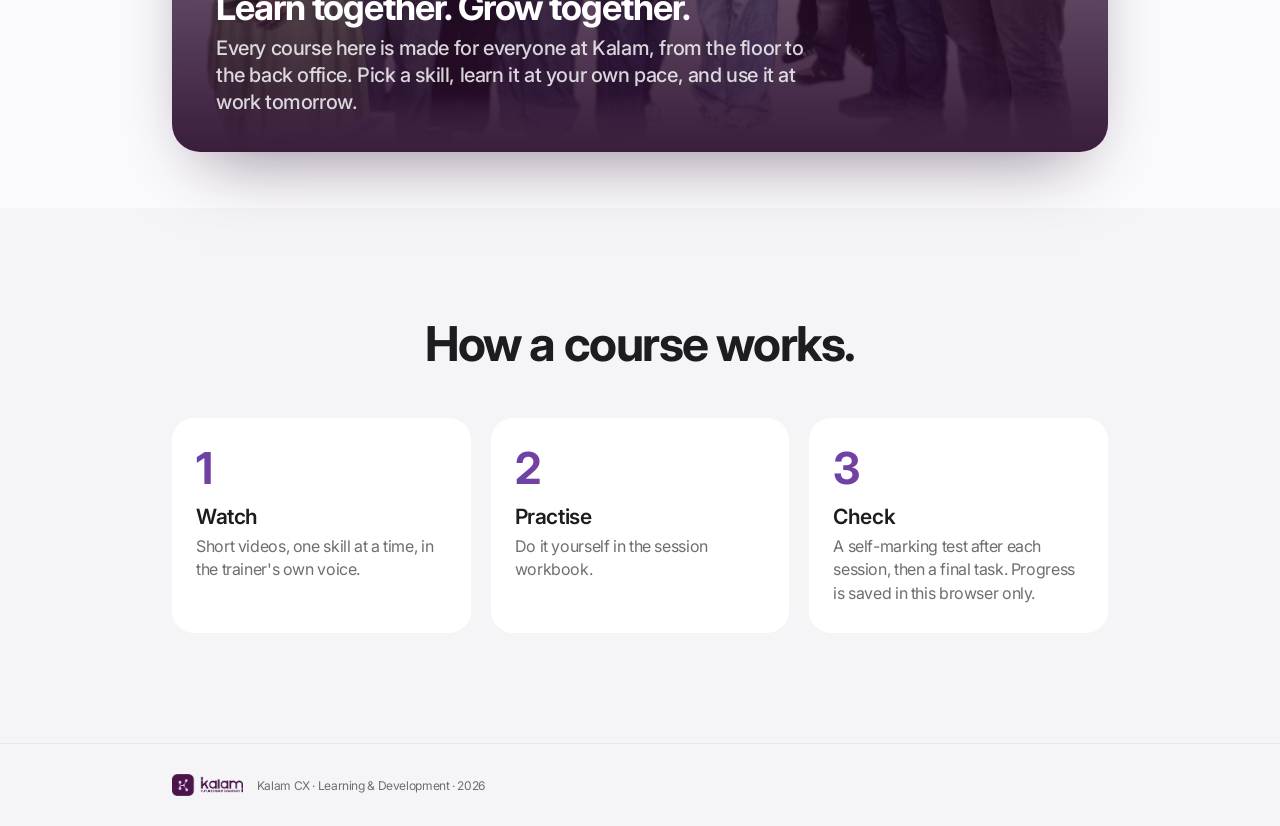
==== commit 1757f166: "Add Inbound Call Center Management: 13 episodes in 3 chapters, labs and checks Media (videos, poster" ====
--- a/index.html
+++ b/index.html
@@ -3,7 +3,7 @@
 <head>
 <meta charset="utf-8">
 <meta name="referrer" content="strict-origin-when-cross-origin">
-<script src="assets/carry.js?v=5be21f30"></script>
+<script src="assets/carry.js?v=175c4d96"></script>
 <meta name="viewport" content="width=device-width,initial-scale=1,viewport-fit=cover">
 <title>Kalam Learning</title>
 <meta name="description" content="Kalam Learning: free, practical trainings for customer-experience teams, grouped by topic.">
@@ -19,39 +19,40 @@
 <link rel="icon" href="img/kalam-mark.png">
 <link rel="apple-touch-icon" href="img/icons/icon-192.png">
 <link rel="manifest" href="site.webmanifest">
-<link rel="stylesheet" href="assets/app.css?v=5be21f30">
-<link rel="modulepreload" href="assets/js/core/dom.js?v=5be21f30">
-<link rel="modulepreload" href="assets/js/core/format.js?v=5be21f30">
-<link rel="modulepreload" href="assets/js/core/icons.js?v=5be21f30">
-<link rel="modulepreload" href="assets/js/data/catalog.js?v=5be21f30">
-<link rel="modulepreload" href="assets/js/data/course.js?v=5be21f30">
-<link rel="modulepreload" href="assets/js/data/load.js?v=5be21f30">
-<link rel="modulepreload" href="assets/js/data/media.js?v=5be21f30">
-<link rel="modulepreload" href="assets/js/data/validate.js?v=5be21f30">
-<link rel="modulepreload" href="assets/js/lessons/common.js?v=5be21f30">
-<link rel="modulepreload" href="assets/js/lessons/exam.js?v=5be21f30">
-<link rel="modulepreload" href="assets/js/lessons/index.js?v=5be21f30">
-<link rel="modulepreload" href="assets/js/lessons/practice.js?v=5be21f30">
-<link rel="modulepreload" href="assets/js/lessons/quiz.js?v=5be21f30">
-<link rel="modulepreload" href="assets/js/lessons/reading.js?v=5be21f30">
-<link rel="modulepreload" href="assets/js/lessons/video.js?v=5be21f30">
-<link rel="modulepreload" href="assets/js/player/player.js?v=5be21f30">
-<link rel="modulepreload" href="assets/js/progress/progress.js?v=5be21f30">
-<link rel="modulepreload" href="assets/js/progress/store.js?v=5be21f30">
-<link rel="modulepreload" href="assets/js/router.js?v=5be21f30">
-<link rel="modulepreload" href="assets/js/ui/cards.js?v=5be21f30">
-<link rel="modulepreload" href="assets/js/ui/modal.js?v=5be21f30">
-<link rel="modulepreload" href="assets/js/ui/nav.js?v=5be21f30">
-<link rel="modulepreload" href="assets/js/ui/reveal.js?v=5be21f30">
-<link rel="modulepreload" href="assets/js/views/categories.js?v=5be21f30">
-<link rel="modulepreload" href="assets/js/views/explore.js?v=5be21f30">
-<link rel="modulepreload" href="assets/js/views/extras.js?v=5be21f30">
-<link rel="modulepreload" href="assets/js/views/home.js?v=5be21f30">
-<link rel="modulepreload" href="assets/js/views/learn.js?v=5be21f30">
-<link rel="modulepreload" href="assets/js/views/my.js?v=5be21f30">
-<link rel="modulepreload" href="assets/js/views/overview.js?v=5be21f30">
-<link rel="modulepreload" href="assets/js/views/resources.js?v=5be21f30">
-<link rel="modulepreload" href="assets/js/views/status.js?v=5be21f30">
+<link rel="stylesheet" href="assets/app.css?v=175c4d96">
+<link rel="modulepreload" href="assets/js/core/dom.js?v=175c4d96">
+<link rel="modulepreload" href="assets/js/core/format.js?v=175c4d96">
+<link rel="modulepreload" href="assets/js/core/icons.js?v=175c4d96">
+<link rel="modulepreload" href="assets/js/data/catalog.js?v=175c4d96">
+<link rel="modulepreload" href="assets/js/data/course.js?v=175c4d96">
+<link rel="modulepreload" href="assets/js/data/load.js?v=175c4d96">
+<link rel="modulepreload" href="assets/js/data/media.js?v=175c4d96">
+<link rel="modulepreload" href="assets/js/data/validate.js?v=175c4d96">
+<link rel="modulepreload" href="assets/js/lessons/common.js?v=175c4d96">
+<link rel="modulepreload" href="assets/js/lessons/exam.js?v=175c4d96">
+<link rel="modulepreload" href="assets/js/lessons/index.js?v=175c4d96">
+<link rel="modulepreload" href="assets/js/lessons/lab.js?v=175c4d96">
+<link rel="modulepreload" href="assets/js/lessons/practice.js?v=175c4d96">
+<link rel="modulepreload" href="assets/js/lessons/quiz.js?v=175c4d96">
+<link rel="modulepreload" href="assets/js/lessons/reading.js?v=175c4d96">
+<link rel="modulepreload" href="assets/js/lessons/video.js?v=175c4d96">
+<link rel="modulepreload" href="assets/js/player/player.js?v=175c4d96">
+<link rel="modulepreload" href="assets/js/progress/progress.js?v=175c4d96">
+<link rel="modulepreload" href="assets/js/progress/store.js?v=175c4d96">
+<link rel="modulepreload" href="assets/js/router.js?v=175c4d96">
+<link rel="modulepreload" href="assets/js/ui/cards.js?v=175c4d96">
+<link rel="modulepreload" href="assets/js/ui/modal.js?v=175c4d96">
+<link rel="modulepreload" href="assets/js/ui/nav.js?v=175c4d96">
+<link rel="modulepreload" href="assets/js/ui/reveal.js?v=175c4d96">
+<link rel="modulepreload" href="assets/js/views/categories.js?v=175c4d96">
+<link rel="modulepreload" href="assets/js/views/explore.js?v=175c4d96">
+<link rel="modulepreload" href="assets/js/views/extras.js?v=175c4d96">
+<link rel="modulepreload" href="assets/js/views/home.js?v=175c4d96">
+<link rel="modulepreload" href="assets/js/views/learn.js?v=175c4d96">
+<link rel="modulepreload" href="assets/js/views/my.js?v=175c4d96">
+<link rel="modulepreload" href="assets/js/views/overview.js?v=175c4d96">
+<link rel="modulepreload" href="assets/js/views/resources.js?v=175c4d96">
+<link rel="modulepreload" href="assets/js/views/status.js?v=175c4d96">
 </head>
 <body>
 <a class="skip" href="#app" id="skip">Skip to main content</a>
@@ -64,7 +65,7 @@
 <main id="app"><div class="skel" aria-busy="true"><div class="in"><span class="sr" role="status">Loading Kalam Learning…</span><i class="s1"></i><i class="s2"></i><i class="s3"></i><i class="s4"></i><div class="sg"><i></i><i></i></div></div></div><noscript><style>.skel{display:none}</style><p class="loading">Kalam Learning needs JavaScript turned on.</p></noscript></main>
 <footer><div class="in"><p id="foot" hidden></p><div class="fl"><img src="img/kalam-logo.png" alt="Kalam CX"><span>Kalam CX · Learning &amp; Development · 2026</span></div></div></footer>
 <div id="ytm" class="ytm" hidden><div class="ytbox" role="dialog" aria-modal="true" aria-labelledby="ytt"><div class="ytframe"></div><div class="ytbar"><div><small id="ytc"></small><b id="ytt"></b></div><div class="ytact"><a id="ytl" class="link" target="_blank" rel="noopener">Open on YouTube</a><button id="ytx" class="pill">Close</button></div></div></div></div>
-<script type="module" src="assets/js/main.js?v=5be21f30"></script>
-<script nomodule src="assets/nomodule.js?v=5be21f30"></script>
+<script type="module" src="assets/js/main.js?v=175c4d96"></script>
+<script nomodule src="assets/nomodule.js?v=175c4d96"></script>
 </body>
 </html>
--- a/assets/app.css
+++ b/assets/app.css
@@ -426,6 +426,33 @@
 /* ---------- continue learning ---------- */
 .hnext{margin:14px 0 0;font-size:15px;color:#a1a1a6}
 .rrow.fin .rnext{color:var(--ok);font-weight:600}
+/* interactive labs */
+.lab{display:grid;grid-template-columns:minmax(0,1fr) minmax(0,1.15fr);gap:18px;margin:8px 0 4px}
+.lpanel{background:var(--white);border:1px solid var(--line);border-radius:22px;padding:24px}
+.lin{margin:0 0 16px}
+.lin label{display:flex;justify-content:space-between;gap:10px;font-size:14px;color:var(--mute);margin-bottom:6px}
+.lin output{font-weight:600;color:var(--ink);font-variant-numeric:tabular-nums}
+.lin input[type=range]{width:100%;accent-color:var(--plum);height:28px;margin:0}
+.louts{display:grid;grid-template-columns:1fr 1fr;gap:10px}
+.lout{background:var(--gray);border-radius:16px;padding:14px 16px;border-left:4px solid var(--line)}
+.lout span{display:block;font-size:13px;color:var(--mute)}
+.lout b{display:block;font-size:26px;letter-spacing:-.03em;font-variant-numeric:tabular-nums;line-height:1.2}
+.lout small{display:block;font-size:12px;color:var(--mute)}
+.lout.good{border-left-color:var(--ok)}.lout.good b{color:var(--ok)}
+.lout.bad{border-left-color:var(--no)}.lout.bad b{color:var(--no)}
+.lchart{width:100%;height:170px;margin-top:6px;overflow:visible;display:block}
+.lchart rect{fill:#d9cfe3;transition:y .25s,height .25s}.lchart rect.hit{fill:#b79ad8}.lchart rect.on{fill:var(--plum)}
+.lchart .tg{stroke:var(--gold);stroke-width:2;stroke-dasharray:6 4;vector-effect:non-scaling-stroke}
+.lxl{display:flex;margin-top:4px}.lxl span{flex:1;text-align:center;font-size:12px;color:var(--mute);font-variant-numeric:tabular-nums}.lxl span.on{color:var(--plum);font-weight:700}
+.lkey{display:inline-block;width:22px;border-top:2px dashed var(--gold);vertical-align:middle;margin-right:4px}
+.lcap{font-size:13px;color:var(--mute);margin:14px 0 6px}
+.lstack{display:flex;height:34px;border-radius:10px;overflow:hidden;background:var(--gray)}
+.lstack span{display:flex;align-items:center;justify-content:center;min-width:0;overflow:hidden;transition:width .25s}
+.lstack b{font-size:12px;font-weight:600;color:#fff;white-space:nowrap;padding:0 6px}
+.lstack .g{background:var(--ok)}.lstack .r{background:var(--no)}.lstack .m{background:#8e8e93}.lstack .v{background:var(--violet)}
+.ltip{margin:16px 0 0;padding:12px 14px;border-radius:14px;background:#fbf4e2;color:#5b4511;font-size:14.5px}
+@media (max-width:833px){.lab{grid-template-columns:1fr}}
+@media (max-width:420px){.lout b{font-size:21px}.lpanel{padding:18px}}
 /* team photo band (home) */
 .team{position:relative;border-radius:28px;overflow:hidden;background:radial-gradient(120% 90% at 50% 20%,#ffffff 0%,#f1ebf5 55%,#e4d8ec 100%);box-shadow:0 30px 70px -30px rgba(43,14,44,.55)}
 .team img{width:100%;height:auto;aspect-ratio:16/9;object-fit:cover;display:block}
@@ -442,3 +469,23 @@
 @keyframes teamtx{from{opacity:0;transform:translateY(14px)}to{opacity:1;transform:none}}
 @media (prefers-reduced-motion:reduce){.team img,.team .tx>*{animation:none}}
 @media (max-width:833px){.team{border-radius:22px}.team .tx{position:static;padding:22px 22px 26px;background:var(--plum-d)}}
+
+/* ----- series layout ("presentation": "series"): bright, chapters with episode posters ----- */
+.shero{position:relative;overflow:hidden;padding:96px 0 84px;background:linear-gradient(160deg,#fff 0%,#f4eff6 100%)}
+.shero .sbg{position:absolute;inset:0;background-size:cover;background-position:center right;opacity:.22;-webkit-mask-image:linear-gradient(90deg,transparent 30%,#000 85%);mask-image:linear-gradient(90deg,transparent 30%,#000 85%)}
+.shero .in{position:relative}.shero .display{text-align:left;margin-left:0;max-width:16ch}.shero .sub{text-align:left;margin-left:0}
+.shero .stag{font-size:clamp(20px,2.4vw,28px);font-weight:600;color:var(--plum);margin:14px 0 6px;letter-spacing:-.01em}
+.sfacts{list-style:none;padding:0;margin:22px 0 28px;display:flex;flex-wrap:wrap;gap:10px}.sfacts li{background:#fff;border:1px solid #e7e0ea;border-radius:999px;padding:7px 14px;font-size:15px;color:var(--ink)}
+.chapter{padding:34px 0 46px;border-top:1px solid #ece6ef}.chapter:first-child{border-top:0;padding-top:0}
+.chead{display:flex;gap:26px;align-items:flex-start;margin-bottom:26px}.cnum{flex:none;font-size:72px;line-height:.9;font-weight:700;letter-spacing:-.04em;color:var(--plum);min-width:1.4em}
+.chead .tblurb{max-width:60ch;text-align:left;margin:8px 0 0}.chead .headline{text-align:left;margin:4px 0 0}
+.erow{display:grid;grid-template-columns:repeat(3,minmax(0,1fr));gap:22px}
+.ecard2{display:flex;flex-direction:column;gap:6px;color:var(--ink);text-decoration:none}.ecard2 .qimg{position:relative;display:block;aspect-ratio:16/9;border-radius:16px;overflow:hidden;background:#f1ecf3;box-shadow:0 14px 40px rgba(60,30,70,.10)}
+.ecard2 img{width:100%;height:100%;object-fit:cover;display:block;transition:transform .5s ease}.ecard2:hover img{transform:scale(1.03)}
+.ecard2 .seen{position:absolute;left:0;bottom:0;height:4px;width:100%;background:var(--gold)}
+.ecard2 small{font-size:13px;letter-spacing:.06em;text-transform:uppercase;color:var(--mute);margin-top:8px}.ecard2 b{font-size:19px;line-height:1.25}.ecard2>span:last-child{font-size:15px;color:var(--mute);line-height:1.45}
+.turns{display:flex;flex-wrap:wrap;gap:10px;margin-top:24px}.turn{display:inline-flex;gap:10px;align-items:center;border:1px solid #e7e0ea;background:#fff;border-radius:999px;padding:9px 16px;font-size:15px;color:var(--ink);text-decoration:none}
+.turn span{font-size:12px;letter-spacing:.08em;text-transform:uppercase;color:var(--plum);font-weight:600}.turn.done{border-color:var(--ok)}
+@media (max-width:1068px){.erow{grid-template-columns:1fr 1fr}}
+@media (max-width:640px){.erow{grid-template-columns:1fr}.chead{gap:16px}.cnum{font-size:48px}.shero{padding:64px 0 56px}}
+@media (prefers-reduced-motion:reduce){.ecard2 img{transition:none}}
